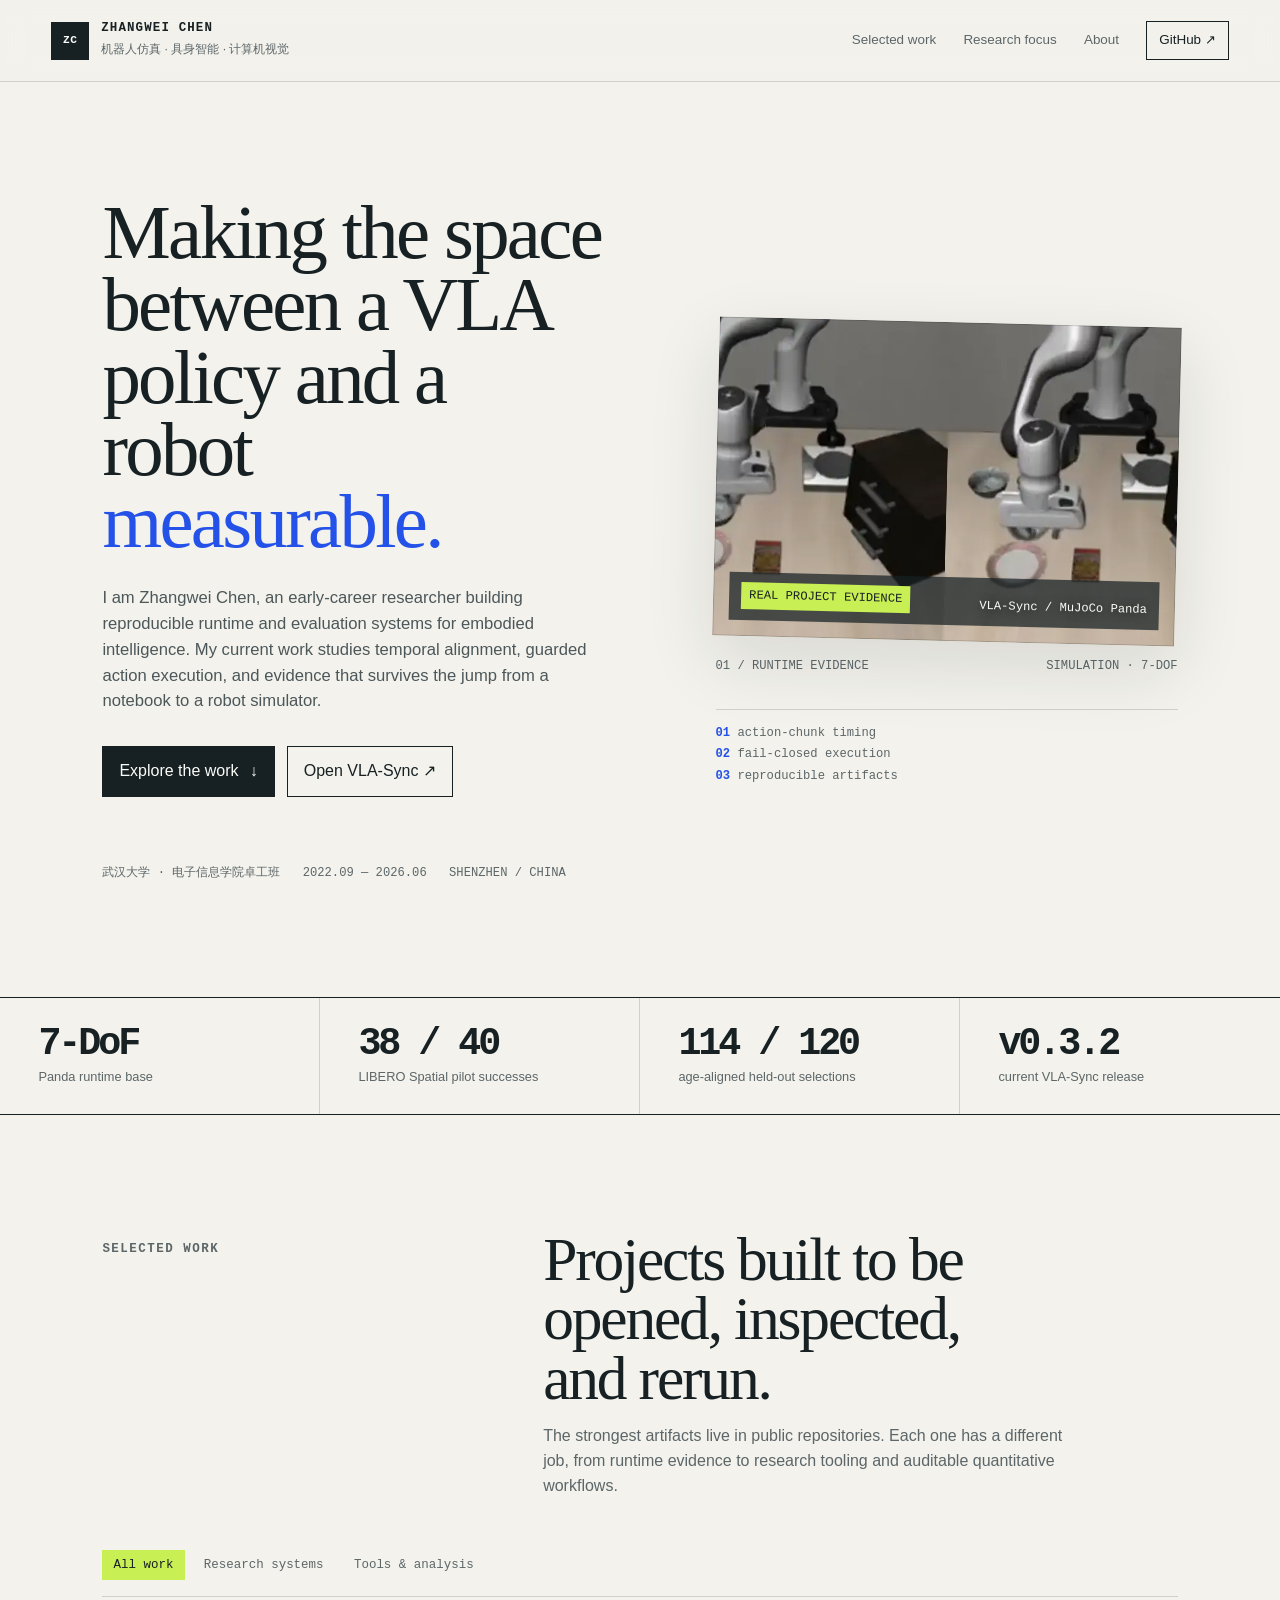
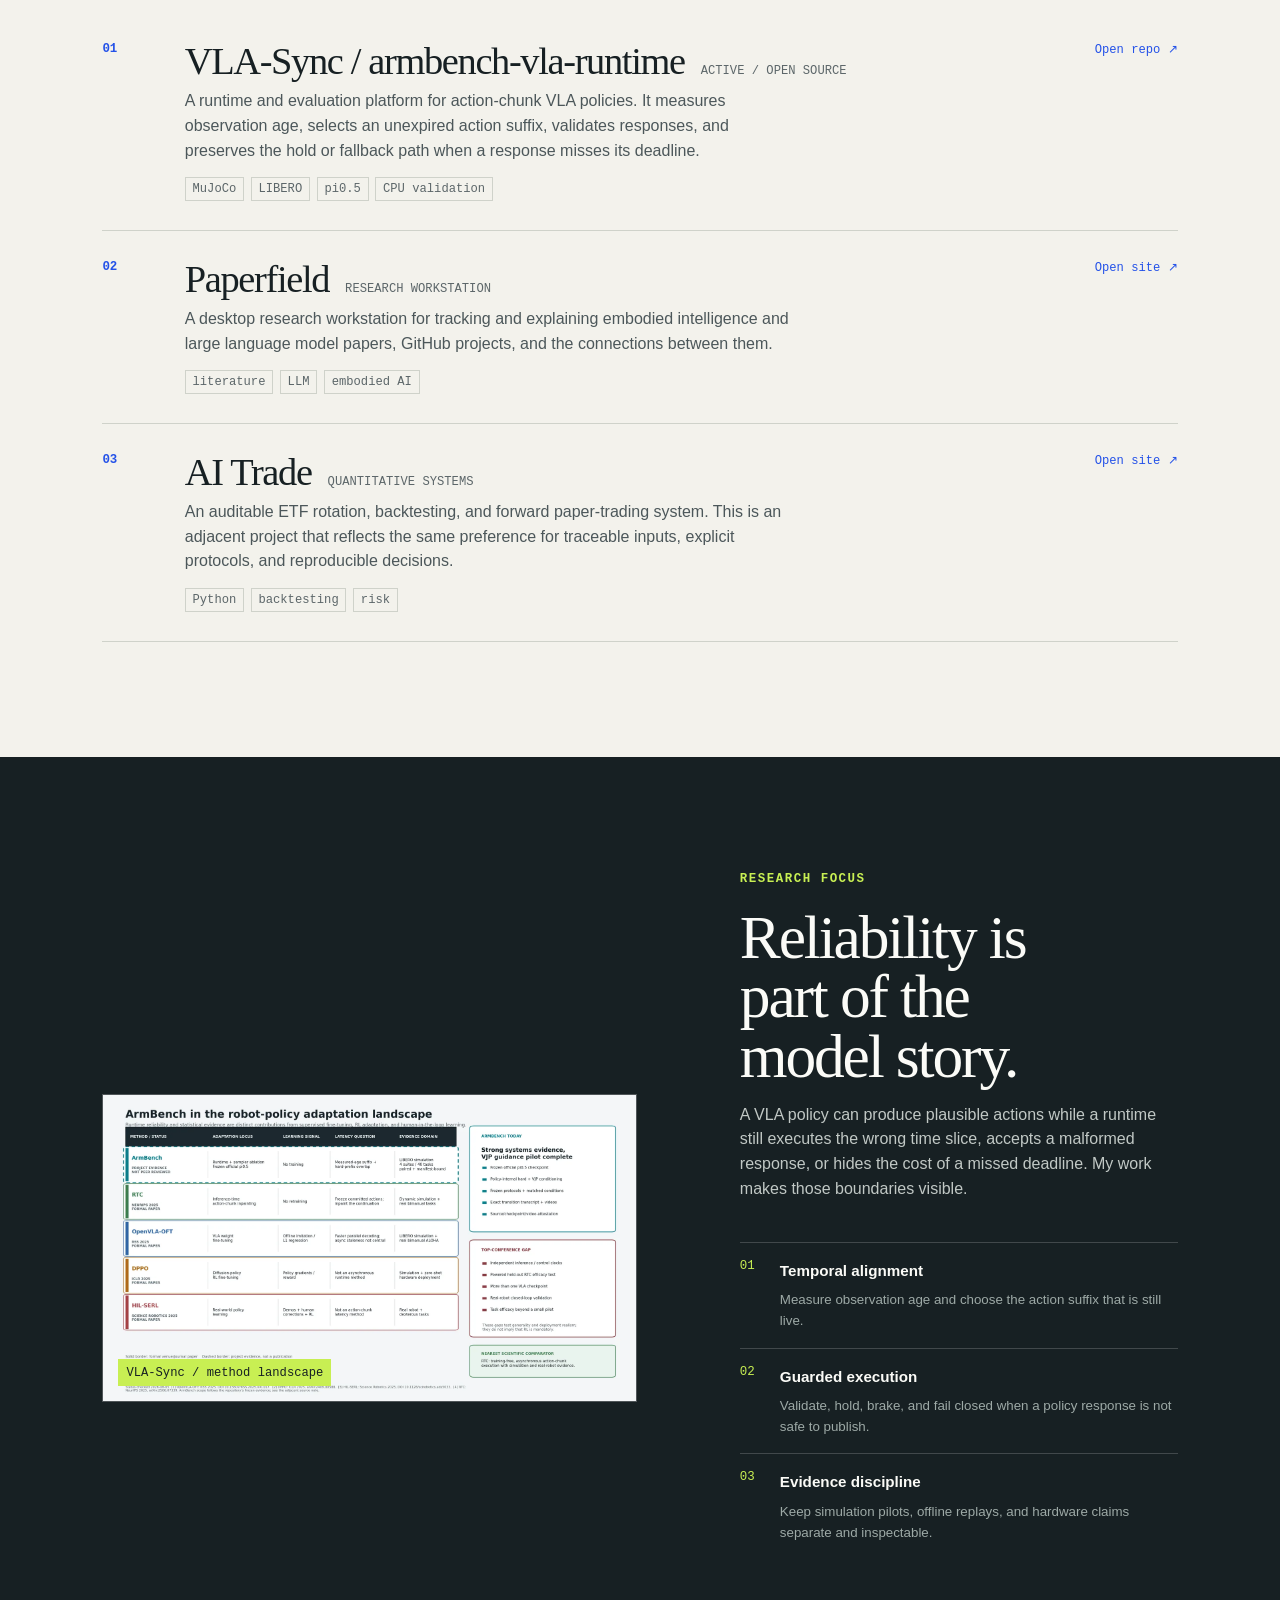
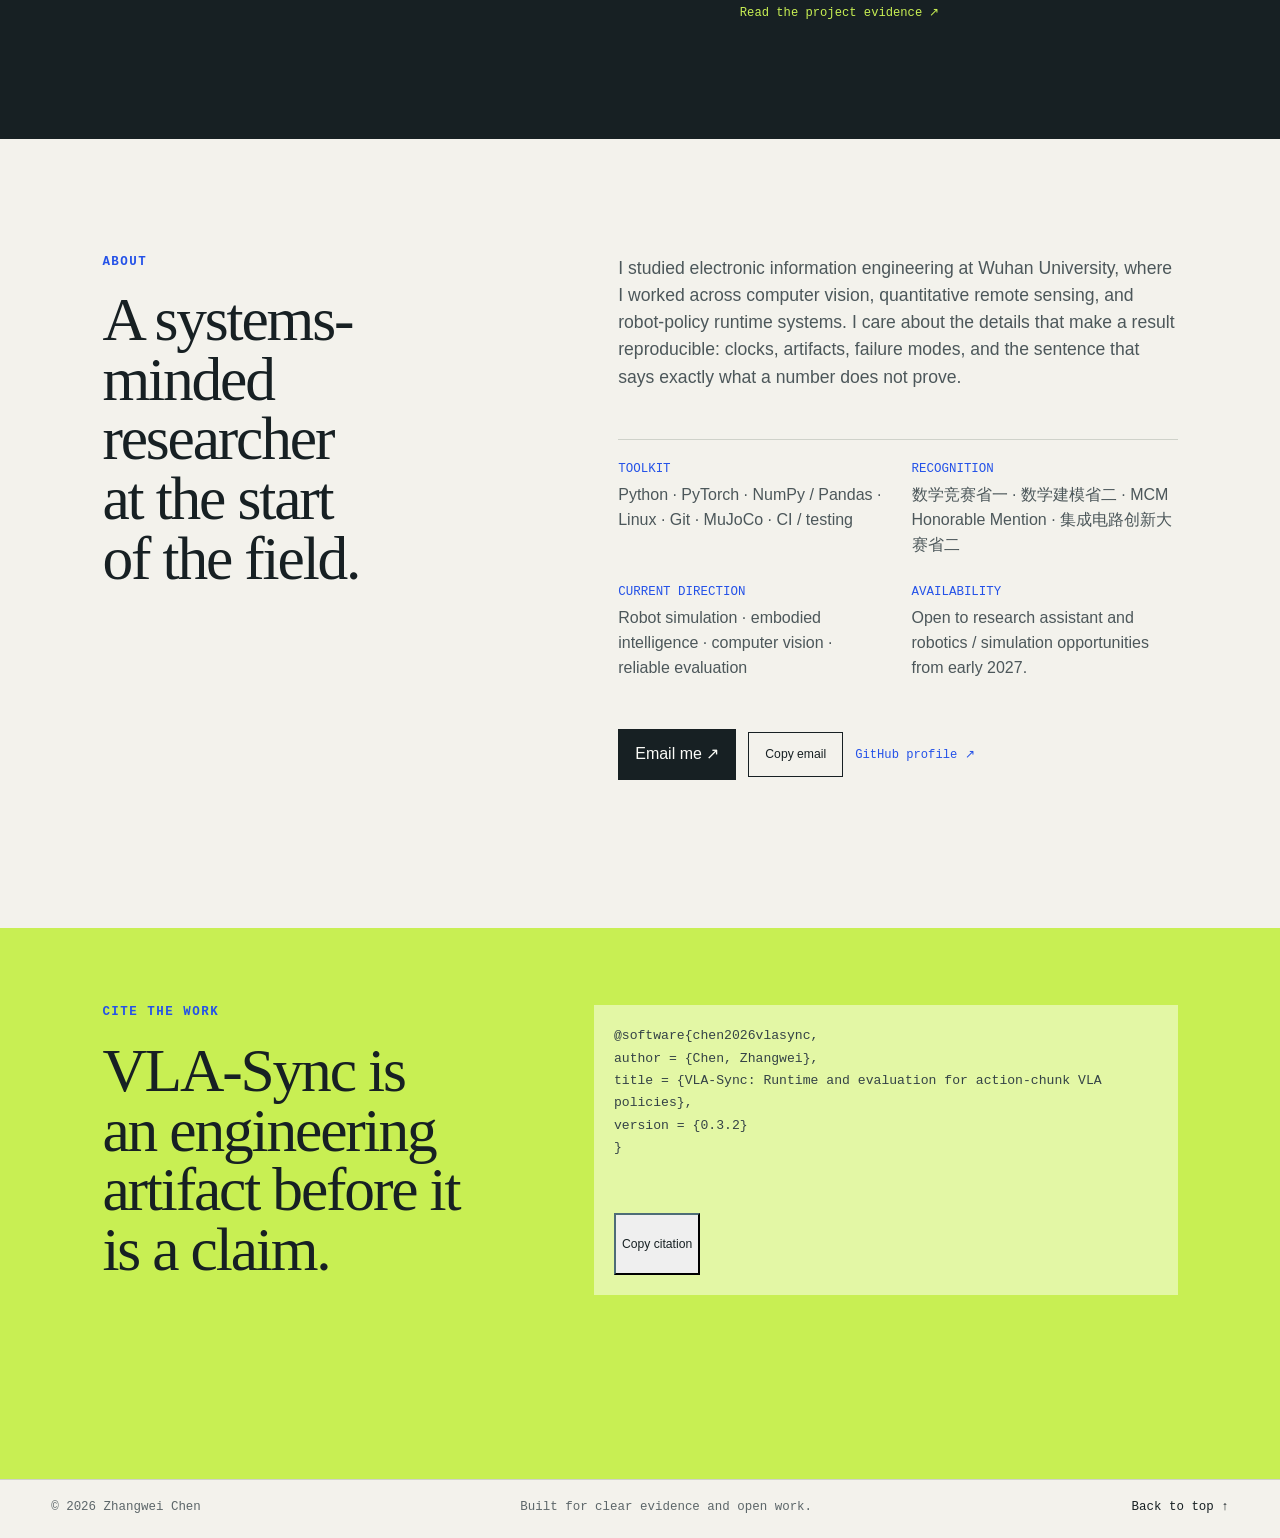
==== index.html @ e8a51b85 "Create research portfolio homepage" ====
<!doctype html>
<html lang="en">
  <head>
    <meta charset="utf-8" />
    <meta name="viewport" content="width=device-width, initial-scale=1" />
    <meta name="theme-color" content="#f3f2ec" />
    <title>Zhangwei Chen — Robotics, VLA, and reliable runtime systems</title>
    <meta
      name="description"
      content="Zhangwei Chen studies robot simulation, embodied intelligence, and reliable runtime systems for vision-language-action policies."
    />
    <link rel="canonical" href="https://shiraikuroko123.github.io/" />
    <meta property="og:title" content="Zhangwei Chen — Robotics, VLA, and reliable runtime systems" />
    <meta
      property="og:description"
      content="Research notes and reproducible systems work across robot simulation, embodied intelligence, and computer vision."
    />
    <meta property="og:type" content="website" />
    <meta property="og:url" content="https://shiraikuroko123.github.io/" />
    <meta property="og:image" content="https://shiraikuroko123.github.io/assets/armbench-teaser-poster.webp" />
    <meta property="og:image:alt" content="A simulated Panda arm executing a tabletop task in the VLA-Sync runtime." />
    <link rel="icon" href="assets/avatar.png" />
    <link rel="stylesheet" href="styles.css" />
  </head>
  <body>
    <a class="skip-link" href="#main">Skip to content</a>

    <header class="site-header">
      <a class="brand" href="#top" aria-label="Zhangwei Chen home">
        <span class="brand-mark">ZC</span>
        <span>
          <strong>ZHANGWEI CHEN</strong>
          <small>机器人仿真 · 具身智能 · 计算机视觉</small>
        </span>
      </a>
      <button class="menu-toggle" type="button" aria-expanded="false" aria-controls="site-nav">
        <span>Menu</span>
        <span class="menu-icon" aria-hidden="true">↘</span>
      </button>
      <nav class="site-nav" id="site-nav" aria-label="Primary navigation">
        <a href="#work">Selected work</a>
        <a href="#focus">Research focus</a>
        <a href="#about">About</a>
        <a class="nav-github" href="https://github.com/Shiraikuroko123" target="_blank" rel="noreferrer">GitHub ↗</a>
      </nav>
    </header>

    <main id="main">
      <section class="hero section-pad" id="top" aria-labelledby="hero-title">
        <div class="hero-copy">
          <h1 id="hero-title">Making the space between a VLA policy and a robot <em>measurable.</em></h1>
          <p class="hero-lede">
            I am Zhangwei Chen, an early-career researcher building reproducible runtime and evaluation systems for embodied intelligence.
            My current work studies temporal alignment, guarded action execution, and evidence that survives the jump from a notebook to a robot simulator.
          </p>
          <div class="hero-actions">
            <a class="button button-primary" href="#work">Explore the work <span aria-hidden="true">↓</span></a>
            <a class="button button-quiet" href="https://github.com/Shiraikuroko123/armbench-vla-runtime" target="_blank" rel="noreferrer">Open VLA-Sync ↗</a>
          </div>
          <div class="hero-meta">
            <span>武汉大学 · 电子信息学院卓工班</span>
            <span>2022.09 — 2026.06</span>
            <span>Shenzhen / China</span>
          </div>
        </div>

        <div class="hero-proof">
          <div class="proof-frame">
            <img src="assets/armbench-teaser-poster.webp" alt="Two views of a simulated Panda arm handling a tabletop task." />
            <div class="proof-overlay">
              <span class="proof-tag">REAL PROJECT EVIDENCE</span>
              <span class="proof-label">VLA-Sync / MuJoCo Panda</span>
            </div>
          </div>
          <div class="proof-caption">
            <span>01 / Runtime evidence</span>
            <span>Simulation · 7-DoF</span>
          </div>
          <div class="hero-rail" aria-label="Current research signals">
            <span><strong>01</strong> action-chunk timing</span>
            <span><strong>02</strong> fail-closed execution</span>
            <span><strong>03</strong> reproducible artifacts</span>
          </div>
        </div>
      </section>

      <section class="signal-strip" aria-label="Research snapshot">
        <div class="signal-item">
          <strong>7-DoF</strong>
          <span>Panda runtime base</span>
        </div>
        <div class="signal-item">
          <strong>38 / 40</strong>
          <span>LIBERO Spatial pilot successes</span>
        </div>
        <div class="signal-item">
          <strong>114 / 120</strong>
          <span>age-aligned held-out selections</span>
        </div>
        <div class="signal-item">
          <strong>v0.3.2</strong>
          <span>current VLA-Sync release</span>
        </div>
      </section>

      <section class="section-pad work-section" id="work" aria-labelledby="work-title">
        <div class="section-intro">
          <p class="eyebrow">Selected work</p>
          <h2 id="work-title">Projects built to be opened, inspected, and rerun.</h2>
          <p>
            The strongest artifacts live in public repositories. Each one has a different job, from runtime evidence to research tooling and auditable quantitative workflows.
          </p>
        </div>

        <div class="work-controls" role="group" aria-label="Filter projects">
          <button class="filter-button is-active" type="button" data-filter="all">All work</button>
          <button class="filter-button" type="button" data-filter="research">Research systems</button>
          <button class="filter-button" type="button" data-filter="tools">Tools &amp; analysis</button>
        </div>

        <div class="work-list">
          <article class="work-item" data-category="research">
            <div class="work-index">01</div>
            <div class="work-body">
              <div class="work-heading">
                <h3>VLA-Sync / armbench-vla-runtime</h3>
                <span class="work-status">active / open source</span>
              </div>
              <p>
                A runtime and evaluation platform for action-chunk VLA policies. It measures observation age, selects an unexpired action suffix, validates responses, and preserves the hold or fallback path when a response misses its deadline.
              </p>
              <div class="work-tags"><span>MuJoCo</span><span>LIBERO</span><span>pi0.5</span><span>CPU validation</span></div>
            </div>
            <a class="work-link" href="https://github.com/Shiraikuroko123/armbench-vla-runtime" target="_blank" rel="noreferrer" aria-label="Open VLA-Sync repository">Open repo ↗</a>
          </article>

          <article class="work-item" data-category="tools">
            <div class="work-index">02</div>
            <div class="work-body">
              <div class="work-heading">
                <h3>Paperfield</h3>
                <span class="work-status">research workstation</span>
              </div>
              <p>
                A desktop research workstation for tracking and explaining embodied intelligence and large language model papers, GitHub projects, and the connections between them.
              </p>
              <div class="work-tags"><span>literature</span><span>LLM</span><span>embodied AI</span></div>
            </div>
            <a class="work-link" href="https://shiraikuroko123.github.io/paperfield/" target="_blank" rel="noreferrer" aria-label="Open Paperfield project page">Open site ↗</a>
          </article>

          <article class="work-item" data-category="tools">
            <div class="work-index">03</div>
            <div class="work-body">
              <div class="work-heading">
                <h3>AI Trade</h3>
                <span class="work-status">quantitative systems</span>
              </div>
              <p>
                An auditable ETF rotation, backtesting, and forward paper-trading system. This is an adjacent project that reflects the same preference for traceable inputs, explicit protocols, and reproducible decisions.
              </p>
              <div class="work-tags"><span>Python</span><span>backtesting</span><span>risk</span></div>
            </div>
            <a class="work-link" href="https://shiraikuroko123.github.io/ai-trade/" target="_blank" rel="noreferrer" aria-label="Open AI Trade project page">Open site ↗</a>
          </article>
        </div>
      </section>

      <section class="focus-section" id="focus" aria-labelledby="focus-title">
        <div class="focus-image">
          <img src="assets/method-landscape.webp" alt="A landscape comparison of runtime evidence, adaptation methods, and their evaluation domains." loading="lazy" />
          <span class="image-note">VLA-Sync / method landscape</span>
        </div>
        <div class="focus-copy">
          <p class="eyebrow">Research focus</p>
          <h2 id="focus-title">Reliability is part of the model story.</h2>
          <p>
            A VLA policy can produce plausible actions while a runtime still executes the wrong time slice, accepts a malformed response, or hides the cost of a missed deadline. My work makes those boundaries visible.
          </p>
          <ul class="focus-list">
            <li><span>01</span><strong>Temporal alignment</strong><small>Measure observation age and choose the action suffix that is still live.</small></li>
            <li><span>02</span><strong>Guarded execution</strong><small>Validate, hold, brake, and fail closed when a policy response is not safe to publish.</small></li>
            <li><span>03</span><strong>Evidence discipline</strong><small>Keep simulation pilots, offline replays, and hardware claims separate and inspectable.</small></li>
          </ul>
          <a class="text-link" href="https://shiraikuroko123.github.io/armbench-vla-runtime/" target="_blank" rel="noreferrer">Read the project evidence ↗</a>
        </div>
      </section>

      <section class="about-section section-pad" id="about" aria-labelledby="about-title">
        <div class="about-heading">
          <p class="eyebrow">About</p>
          <h2 id="about-title">A systems-minded researcher at the start of the field.</h2>
        </div>
        <div class="about-copy">
          <p>
            I studied electronic information engineering at Wuhan University, where I worked across computer vision, quantitative remote sensing, and robot-policy runtime systems. I care about the details that make a result reproducible: clocks, artifacts, failure modes, and the sentence that says exactly what a number does not prove.
          </p>
          <div class="about-grid">
            <div>
              <span class="label">Toolkit</span>
              <p>Python · PyTorch · NumPy / Pandas · Linux · Git · MuJoCo · CI / testing</p>
            </div>
            <div>
              <span class="label">Recognition</span>
              <p>数学竞赛省一 · 数学建模省二 · MCM Honorable Mention · 集成电路创新大赛省二</p>
            </div>
            <div>
              <span class="label">Current direction</span>
              <p>Robot simulation · embodied intelligence · computer vision · reliable evaluation</p>
            </div>
            <div>
              <span class="label">Availability</span>
              <p>Open to research assistant and robotics / simulation opportunities from early 2027.</p>
            </div>
          </div>
          <div class="contact-row">
            <a class="button button-primary" href="mailto:1911057162@qq.com">Email me ↗</a>
            <button class="button button-quiet copy-button" type="button" data-copy="1911057162@qq.com">Copy email</button>
            <a class="text-link" href="https://github.com/Shiraikuroko123" target="_blank" rel="noreferrer">GitHub profile ↗</a>
          </div>
          <p class="copy-status" role="status" aria-live="polite"></p>
        </div>
      </section>

      <section class="citation-section" aria-labelledby="citation-title">
        <div>
          <p class="eyebrow">Cite the work</p>
          <h2 id="citation-title">VLA-Sync is an engineering artifact before it is a claim.</h2>
        </div>
        <div class="citation-block">
          <code>@software{chen2026vlasync,<br />  author = {Chen, Zhangwei},<br />  title = {VLA-Sync: Runtime and evaluation for action-chunk VLA policies},<br />  version = {0.3.2}<br />}</code>
          <button class="copy-button inverse" type="button" data-copy="@software{chen2026vlasync, author = {Chen, Zhangwei}, title = {VLA-Sync: Runtime and evaluation for action-chunk VLA policies}, version = {0.3.2}}">Copy citation</button>
        </div>
        <p class="copy-status inverse-status" role="status" aria-live="polite"></p>
      </section>
    </main>

    <footer class="site-footer">
      <span>© 2026 Zhangwei Chen</span>
      <span>Built for clear evidence and open work.</span>
      <a href="#top">Back to top ↑</a>
    </footer>

    <script src="script.js"></script>
  </body>
</html>
---- styles.css ----
:root {
  --paper: #f3f2ec;
  --ink: #172023;
  --muted: #5c6669;
  --rule: #cfd2ca;
  --cobalt: #2452e8;
  --signal: #c8ef53;
  --soft-blue: #dfe7ff;
  --warm: #e8e1d3;
  --white: #fbfbf7;
  --shadow: 0 24px 70px rgba(23, 32, 35, 0.12);
}

* {
  box-sizing: border-box;
}

html {
  scroll-behavior: smooth;
}

body {
  margin: 0;
  color: var(--ink);
  background: var(--paper);
  font-family: "Atkinson Hyperlegible Next", "Segoe UI", Arial, sans-serif;
  font-size: 16px;
  line-height: 1.55;
  text-rendering: optimizeLegibility;
}

::selection {
  color: var(--ink);
  background: var(--signal);
}

a {
  color: inherit;
}

button,
a {
  -webkit-tap-highlight-color: transparent;
}

button {
  color: inherit;
  font: inherit;
}

:focus-visible {
  outline: 3px solid var(--cobalt);
  outline-offset: 4px;
}

.skip-link {
  position: fixed;
  z-index: 50;
  top: 1rem;
  left: 1rem;
  padding: 0.6rem 0.9rem;
  color: var(--white);
  background: var(--ink);
  transform: translateY(-180%);
  transition: transform 180ms ease;
}

.skip-link:focus {
  transform: translateY(0);
}

.site-header {
  position: sticky;
  z-index: 20;
  top: 0;
  display: flex;
  align-items: center;
  justify-content: space-between;
  min-height: 82px;
  padding: 1rem clamp(1.25rem, 4vw, 4rem);
  border-bottom: 1px solid var(--rule);
  background: rgba(243, 242, 236, 0.93);
  backdrop-filter: blur(14px);
}

.brand {
  display: inline-flex;
  gap: 0.75rem;
  align-items: center;
  text-decoration: none;
}

.brand-mark {
  display: grid;
  width: 38px;
  height: 38px;
  place-items: center;
  color: var(--white);
  background: var(--ink);
  font: 700 0.7rem/1 "IBM Plex Mono", Consolas, monospace;
  letter-spacing: 0.04em;
}

.brand strong,
.brand small {
  display: block;
}

.brand strong {
  font: 700 0.78rem/1.1 "IBM Plex Mono", Consolas, monospace;
  letter-spacing: 0.09em;
}

.brand small {
  margin-top: 0.28rem;
  color: var(--muted);
  font-size: 0.76rem;
}

.site-nav {
  display: flex;
  align-items: center;
  gap: 1.7rem;
  color: var(--muted);
  font-size: 0.84rem;
}

.site-nav a {
  text-decoration: none;
}

.site-nav a:hover {
  color: var(--ink);
}

.nav-github {
  padding: 0.5rem 0.75rem;
  color: var(--ink);
  border: 1px solid var(--ink);
}

.menu-toggle {
  display: none;
  border: 0;
  background: transparent;
  cursor: pointer;
}

.section-pad {
  padding: clamp(4.5rem, 9vw, 9rem) clamp(1.25rem, 8vw, 8rem);
}

.hero {
  display: grid;
  grid-template-columns: minmax(0, 1.05fr) minmax(380px, 0.95fr);
  gap: clamp(3rem, 8vw, 9rem);
  max-width: 1600px;
  min-height: calc(100dvh - 82px);
  margin: 0 auto;
  align-items: center;
}

.eyebrow {
  margin: 0 0 1.3rem;
  color: var(--cobalt);
  font: 700 0.78rem/1.2 "IBM Plex Mono", Consolas, monospace;
  letter-spacing: 0.12em;
  text-transform: uppercase;
}

h1,
h2,
h3,
p {
  margin-top: 0;
}

h1,
h2,
h3 {
  font-family: Georgia, "Times New Roman", serif;
  font-weight: 500;
  letter-spacing: -0.035em;
}

h1 {
  max-width: 13ch;
  margin-bottom: 1.7rem;
  font-size: clamp(3.4rem, 6vw, 7.1rem);
  line-height: 0.94;
}

h1 em {
  color: var(--cobalt);
  font-style: normal;
}

.hero-lede {
  max-width: 58ch;
  margin-bottom: 2rem;
  color: #4c575a;
  font-size: clamp(1rem, 1.3vw, 1.15rem);
}

.hero-actions,
.contact-row {
  display: flex;
  flex-wrap: wrap;
  align-items: center;
  gap: 0.75rem;
}

.button {
  display: inline-flex;
  align-items: center;
  gap: 0.7rem;
  min-height: 44px;
  padding: 0.76rem 1rem;
  border: 1px solid var(--ink);
  text-decoration: none;
  cursor: pointer;
  transition: transform 180ms ease, background 180ms ease, color 180ms ease;
}

.button:hover {
  transform: translateY(-2px);
}

.button-primary {
  color: var(--white);
  background: var(--ink);
}

.button-primary:hover {
  color: var(--ink);
  background: var(--signal);
}

.button-quiet {
  background: transparent;
}

.button-quiet:hover {
  color: var(--white);
  background: var(--cobalt);
  border-color: var(--cobalt);
}

.hero-meta {
  display: flex;
  flex-wrap: wrap;
  gap: 0.55rem 1.4rem;
  margin-top: 4.2rem;
  color: var(--muted);
  font: 0.76rem/1.4 "IBM Plex Mono", Consolas, monospace;
  text-transform: uppercase;
}

.hero-proof {
  position: relative;
  padding-top: 1.7rem;
}

.proof-frame {
  position: relative;
  overflow: hidden;
  background: var(--warm);
  box-shadow: var(--shadow);
  transform: rotate(1.4deg);
}

.proof-frame::after {
  position: absolute;
  inset: 0;
  content: "";
  border: 1px solid rgba(23, 32, 35, 0.2);
  pointer-events: none;
}

.proof-frame img {
  display: block;
  width: 100%;
  aspect-ratio: 1.45;
  object-fit: cover;
  filter: saturate(0.9) contrast(1.05);
}

.proof-overlay {
  position: absolute;
  right: 1rem;
  bottom: 1rem;
  left: 1rem;
  display: flex;
  align-items: flex-end;
  justify-content: space-between;
  gap: 1rem;
  padding: 0.65rem 0.75rem;
  color: var(--white);
  background: rgba(23, 32, 35, 0.72);
  font: 0.76rem/1.3 "IBM Plex Mono", Consolas, monospace;
  text-shadow: 0 1px 10px rgba(0, 0, 0, 0.55);
}

.proof-tag {
  padding: 0.35rem 0.5rem;
  color: var(--ink);
  background: var(--signal);
  text-shadow: none;
}

.proof-caption,
.hero-rail {
  display: flex;
  justify-content: space-between;
  gap: 1rem;
  color: var(--muted);
  font: 0.76rem/1.3 "IBM Plex Mono", Consolas, monospace;
}

.proof-caption {
  margin-top: 1.2rem;
  text-transform: uppercase;
}

.hero-rail {
  display: grid;
  gap: 0.35rem;
  margin-top: 2.1rem;
  padding-top: 1rem;
  border-top: 1px solid var(--rule);
}

.hero-rail strong {
  color: var(--cobalt);
}

.signal-strip {
  display: grid;
  grid-template-columns: repeat(4, 1fr);
  border-top: 1px solid var(--ink);
  border-bottom: 1px solid var(--ink);
}

.signal-item {
  display: grid;
  gap: 0.2rem;
  padding: 1.7rem clamp(1.2rem, 3vw, 3rem);
  border-right: 1px solid var(--rule);
}

.signal-item:last-child {
  border-right: 0;
}

.signal-item strong {
  font: 700 clamp(1.7rem, 3vw, 2.6rem)/1 "IBM Plex Mono", Consolas, monospace;
  letter-spacing: -0.08em;
}

.signal-item span {
  color: var(--muted);
  font-size: 0.8rem;
}

.work-section {
  max-width: 1400px;
  margin: 0 auto;
}

.section-intro {
  display: grid;
  grid-template-columns: minmax(240px, 0.8fr) minmax(0, 1.5fr);
  column-gap: clamp(2rem, 8vw, 9rem);
  align-items: end;
  margin-bottom: 3.2rem;
}

.section-intro .eyebrow {
  grid-column: 1;
  align-self: start;
  margin-top: 0.75rem;
}

.section-intro h2,
.section-intro > p {
  grid-column: 2;
}

h2 {
  max-width: 14ch;
  margin-bottom: 1rem;
  font-size: clamp(2.4rem, 4.8vw, 5.2rem);
  line-height: 0.97;
}

.section-intro > p {
  max-width: 60ch;
  margin-bottom: 0;
  color: var(--muted);
}

.work-controls {
  display: flex;
  gap: 0.5rem;
  margin-bottom: 1rem;
  padding-bottom: 1rem;
  border-bottom: 1px solid var(--rule);
}

.filter-button {
  padding: 0.5rem 0.7rem;
  color: var(--muted);
  border: 0;
  background: transparent;
  font: 0.78rem "IBM Plex Mono", Consolas, monospace;
  cursor: pointer;
}

.filter-button.is-active,
.filter-button:hover {
  color: var(--ink);
  background: var(--signal);
}

.work-item {
  display: grid;
  grid-template-columns: 60px minmax(0, 1fr) auto;
  gap: 1.4rem;
  align-items: start;
  padding: 1.8rem 0;
  border-bottom: 1px solid var(--rule);
  transition: opacity 180ms ease;
}

.work-item.is-hidden {
  display: none;
}

.work-index {
  color: var(--cobalt);
  font: 700 0.78rem "IBM Plex Mono", Consolas, monospace;
}

.work-heading {
  display: flex;
  flex-wrap: wrap;
  align-items: baseline;
  gap: 1rem;
  margin-bottom: 0.55rem;
}

.work-heading h3 {
  margin-bottom: 0;
  font-size: clamp(1.65rem, 3vw, 2.6rem);
  line-height: 1;
}

.work-status {
  color: var(--muted);
  font: 0.76rem "IBM Plex Mono", Consolas, monospace;
  text-transform: uppercase;
}

.work-body p {
  max-width: 68ch;
  margin-bottom: 0.85rem;
  color: #4c575a;
}

.work-tags {
  display: flex;
  flex-wrap: wrap;
  gap: 0.42rem;
}

.work-tags span {
  padding: 0.25rem 0.42rem;
  color: var(--muted);
  border: 1px solid var(--rule);
  font: 0.76rem "IBM Plex Mono", Consolas, monospace;
}

.work-link,
.text-link {
  color: var(--cobalt);
  font: 0.76rem "IBM Plex Mono", Consolas, monospace;
  text-decoration: none;
  white-space: nowrap;
}

.work-link:hover,
.text-link:hover {
  text-decoration: underline;
  text-underline-offset: 4px;
}

.focus-section {
  display: grid;
  grid-template-columns: minmax(0, 1.1fr) minmax(340px, 0.9fr);
  gap: clamp(2rem, 8vw, 8rem);
  align-items: center;
  padding: clamp(4rem, 9vw, 9rem) clamp(1.25rem, 8vw, 8rem);
  color: var(--white);
  background: var(--ink);
}

.focus-image {
  position: relative;
}

.focus-image img {
  display: block;
  width: 100%;
  border: 1px solid rgba(255, 255, 255, 0.24);
}

.image-note {
  position: absolute;
  bottom: 1rem;
  left: 1rem;
  padding: 0.38rem 0.5rem;
  color: var(--ink);
  background: var(--signal);
  font: 0.76rem "IBM Plex Mono", Consolas, monospace;
}

.focus-copy .eyebrow {
  color: var(--signal);
}

.focus-copy h2 {
  max-width: 12ch;
}

.focus-copy > p {
  max-width: 50ch;
  color: #c1c8c5;
}

.focus-list {
  display: grid;
  gap: 0;
  margin: 2.5rem 0;
  padding: 0;
  list-style: none;
}

.focus-list li {
  display: grid;
  grid-template-columns: 2rem minmax(0, 1fr);
  gap: 0.5rem;
  padding: 1rem 0;
  border-top: 1px solid rgba(255, 255, 255, 0.18);
}

.focus-list span {
  color: var(--signal);
  font: 0.78rem "IBM Plex Mono", Consolas, monospace;
}

.focus-list strong,
.focus-list small {
  grid-column: 2;
}

.focus-list strong {
  font-size: 0.95rem;
}

.focus-list small {
  color: #9da9a6;
}

.focus-copy .text-link {
  color: var(--signal);
}

.about-section {
  display: grid;
  grid-template-columns: minmax(260px, 0.85fr) minmax(0, 1.15fr);
  gap: clamp(2rem, 8vw, 8rem);
  max-width: 1400px;
  margin: 0 auto;
}

.about-heading h2 {
  max-width: 9ch;
}

.about-copy > p {
  max-width: 62ch;
  color: #4c575a;
  font-size: 1.1rem;
}

.about-grid {
  display: grid;
  grid-template-columns: repeat(2, minmax(0, 1fr));
  gap: 1.7rem;
  margin: 3rem 0;
  padding-top: 1.4rem;
  border-top: 1px solid var(--rule);
}

.about-grid p {
  margin: 0;
  color: #4c575a;
}

.label {
  display: block;
  margin-bottom: 0.45rem;
  color: var(--cobalt);
  font: 0.78rem "IBM Plex Mono", Consolas, monospace;
  text-transform: uppercase;
}

.copy-status {
  min-height: 1.3rem;
  margin: 0.8rem 0 0;
  color: var(--cobalt);
  font: 0.78rem "IBM Plex Mono", Consolas, monospace;
}

.citation-section {
  display: grid;
  grid-template-columns: minmax(260px, 0.8fr) minmax(0, 1.2fr);
  gap: clamp(2rem, 8vw, 8rem);
  padding: clamp(3rem, 6vw, 6rem) clamp(1.25rem, 8vw, 8rem);
  color: var(--ink);
  background: var(--signal);
}

.citation-section h2 {
  max-width: 12ch;
}

.citation-block {
  display: grid;
  gap: 1rem;
  padding: 1.25rem;
  background: rgba(255, 255, 255, 0.48);
}

.citation-block code {
  color: #344246;
  font: 0.82rem/1.7 "IBM Plex Mono", Consolas, monospace;
  white-space: normal;
}

.copy-button {
  width: fit-content;
  font-size: 0.76rem;
}

.copy-button.inverse {
  border-color: var(--ink);
}

.inverse-status {
  grid-column: 2;
  min-height: 1.3rem;
  margin: -1rem 0 0;
  font: 0.78rem "IBM Plex Mono", Consolas, monospace;
}

.site-footer {
  display: flex;
  justify-content: space-between;
  gap: 1rem;
  padding: 1.25rem clamp(1.25rem, 4vw, 4rem);
  color: var(--muted);
  border-top: 1px solid var(--rule);
  font: 0.78rem "IBM Plex Mono", Consolas, monospace;
}

.site-footer a {
  color: var(--ink);
  text-decoration: none;
}

@media (max-width: 900px) {
  .hero,
  .focus-section,
  .about-section,
  .citation-section {
    grid-template-columns: 1fr;
  }

  .hero {
    min-height: auto;
    padding-top: 5.5rem;
  }

  .hero-proof {
    max-width: 760px;
  }

  .section-intro {
    display: block;
  }

  .section-intro .eyebrow {
    margin-bottom: 1.2rem;
  }

  .section-intro h2 {
    max-width: 13ch;
  }

  .citation-section h2 {
    max-width: 14ch;
  }

  .inverse-status {
    grid-column: 1;
    margin-top: -1rem;
  }
}

@media (max-width: 640px) {
  .site-header {
    min-height: 70px;
  }

  .brand small {
    display: none;
  }

  .menu-toggle {
    display: inline-flex;
    align-items: center;
    gap: 0.4rem;
    font: 0.76rem "IBM Plex Mono", Consolas, monospace;
  }

  .menu-icon {
    color: var(--cobalt);
    font-size: 1.25rem;
  }

  .site-nav {
    position: absolute;
    top: 70px;
    right: 1rem;
    left: 1rem;
    display: none;
    padding: 1rem;
    border: 1px solid var(--ink);
    background: var(--paper);
    box-shadow: 10px 10px 0 var(--signal);
  }

  .site-nav.is-open {
    display: grid;
    gap: 1rem;
  }

  .section-pad {
    padding-top: 4.5rem;
    padding-bottom: 4.5rem;
  }

  h1 {
    max-width: 11ch;
    font-size: clamp(3.1rem, 15vw, 5.2rem);
  }

  .hero-lede {
    font-size: 1rem;
  }

  .hero-meta {
    margin-top: 3rem;
  }

  .proof-frame {
    transform: none;
  }

  .proof-overlay {
    display: grid;
    gap: 0.4rem;
  }

  .signal-strip {
    grid-template-columns: repeat(2, 1fr);
  }

  .signal-item:nth-child(2) {
    border-right: 0;
  }

  .signal-item:nth-child(-n + 2) {
    border-bottom: 1px solid var(--rule);
  }

  .work-item {
    grid-template-columns: 2rem minmax(0, 1fr);
    gap: 0.8rem;
  }

  .work-link {
    grid-column: 2;
  }

  .work-heading {
    display: block;
  }

  .work-status {
    display: block;
    margin-top: 0.45rem;
  }

  .focus-section {
    padding-right: 1.25rem;
    padding-left: 1.25rem;
  }

  .about-grid {
    grid-template-columns: 1fr;
  }

  .site-footer {
    display: grid;
    gap: 0.5rem;
  }
}

@media (prefers-reduced-motion: reduce) {
  html {
    scroll-behavior: auto;
  }

  *,
  *::before,
  *::after {
    transition-duration: 0.01ms !important;
    animation-duration: 0.01ms !important;
    animation-iteration-count: 1 !important;
  }
}
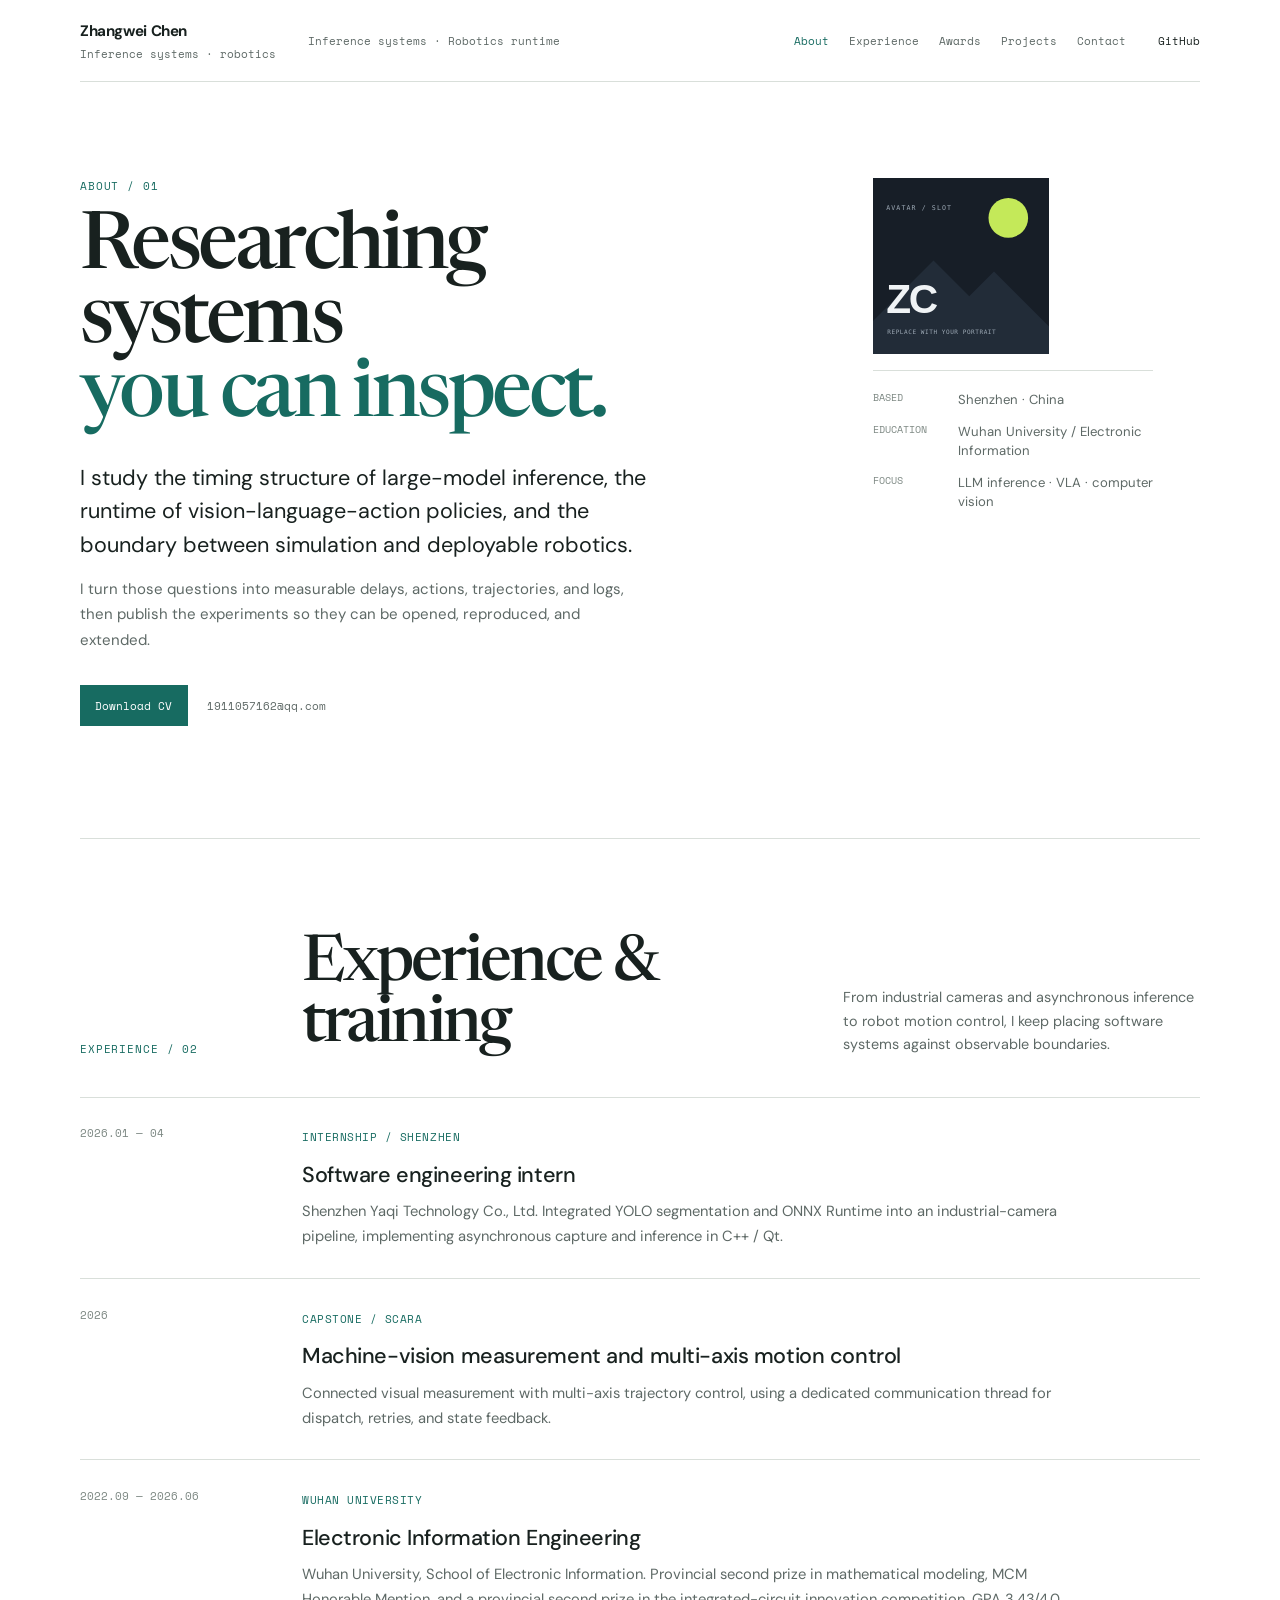
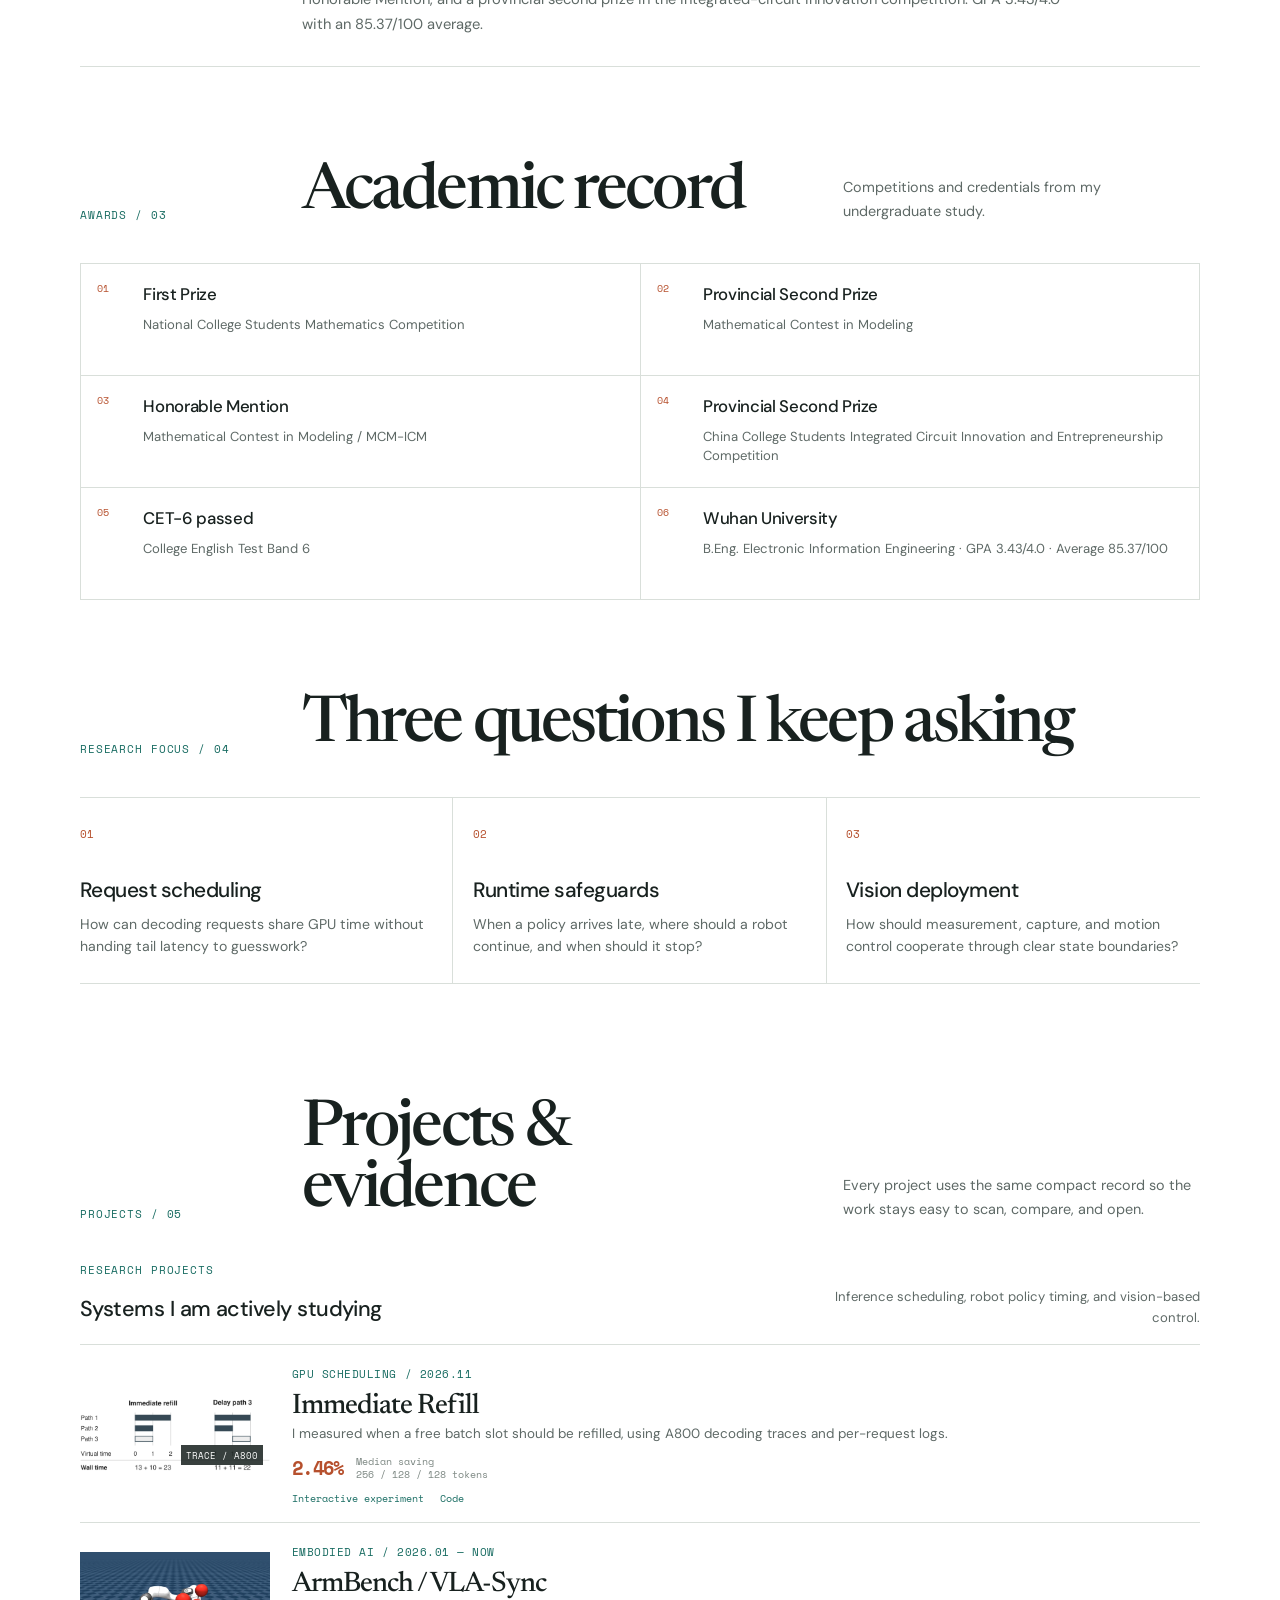
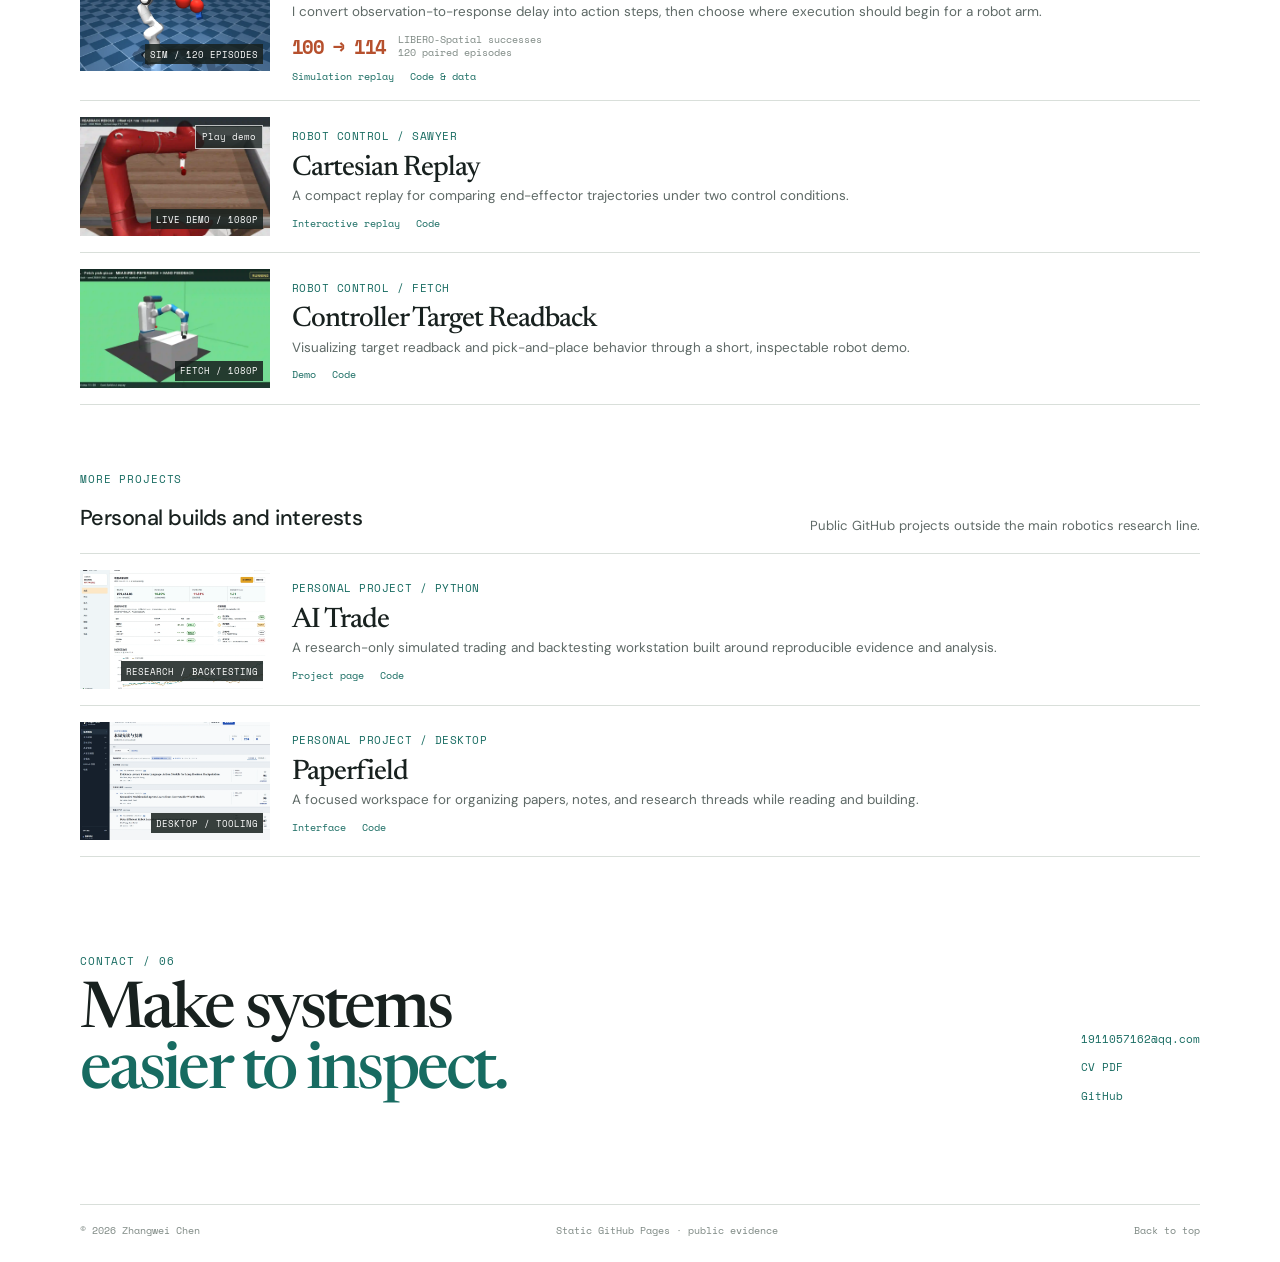
==== commit 60515f60: "Refresh personal homepage project layout" ====
--- a/index.html
+++ b/index.html
@@ -1,246 +1,100 @@
 <!doctype html>
-<html lang="en">
-  <head>
-    <meta charset="utf-8" />
-    <meta name="viewport" content="width=device-width, initial-scale=1" />
-    <meta name="theme-color" content="#f3f2ec" />
-    <title>Zhangwei Chen — Robotics, VLA, and reliable runtime systems</title>
-    <meta
-      name="description"
-      content="Zhangwei Chen studies robot simulation, embodied intelligence, and reliable runtime systems for vision-language-action policies."
-    />
-    <link rel="canonical" href="https://shiraikuroko123.github.io/" />
-    <meta property="og:title" content="Zhangwei Chen — Robotics, VLA, and reliable runtime systems" />
-    <meta
-      property="og:description"
-      content="Research notes and reproducible systems work across robot simulation, embodied intelligence, and computer vision."
-    />
-    <meta property="og:type" content="website" />
-    <meta property="og:url" content="https://shiraikuroko123.github.io/" />
-    <meta property="og:image" content="https://shiraikuroko123.github.io/assets/armbench-teaser-poster.webp" />
-    <meta property="og:image:alt" content="A simulated Panda arm executing a tabletop task in the VLA-Sync runtime." />
-    <link rel="icon" href="assets/avatar.png" />
-    <link rel="stylesheet" href="styles.css" />
-  </head>
-  <body>
-    <a class="skip-link" href="#main">Skip to content</a>
-
+<html lang="en" id="top">
+<head>
+  <meta charset="utf-8">
+  <meta name="viewport" content="width=device-width, initial-scale=1">
+  <meta name="theme-color" content="#ffffff">
+  <title>Zhangwei Chen — Inference systems & robotics</title>
+  <meta name="description" content="Zhangwei Chen studies LLM inference scheduling, robot policy runtimes, and deployable vision systems.">
+  <link rel="canonical" href="https://shiraikuroko123.github.io/">
+  <link rel="alternate" hreflang="en" href="https://shiraikuroko123.github.io/en.html">
+  <meta property="og:type" content="website">
+  <meta property="og:title" content="Zhangwei Chen — Inference systems & robotics">
+  <meta property="og:description" content="Researching LLM inference scheduling, robot policy runtimes, and deployable vision systems.">
+  <meta property="og:url" content="https://shiraikuroko123.github.io/">
+  <meta property="og:image" content="https://shiraikuroko123.github.io/assets/showcase/rss-sawyer-rescue-poster.webp">
+  <meta property="og:image:alt" content="Sawyer robot arm performing a rescue motion in Cartesian Replay.">
+  <link rel="preconnect" href="https://fonts.googleapis.com">
+  <link rel="preconnect" href="https://fonts.gstatic.com" crossorigin>
+  <link href="https://fonts.googleapis.com/css2?family=DM+Sans:wght@400;500;600;700&family=Newsreader:opsz,wght@6..72,400;6..72,500;6..72,600&family=Space+Mono:wght@400;700&display=swap" rel="stylesheet">
+  <link rel="stylesheet" href="styles.css">
+  <script defer src="script.js"></script>
+</head>
+<body>
+  <a class="skip-link" href="#main">Skip to content</a>
+  <div class="site-frame">
     <header class="site-header">
-      <a class="brand" href="#top" aria-label="Zhangwei Chen home">
-        <span class="brand-mark">ZC</span>
-        <span>
-          <strong>ZHANGWEI CHEN</strong>
-          <small>机器人仿真 · 具身智能 · 计算机视觉</small>
-        </span>
-      </a>
-      <button class="menu-toggle" type="button" aria-expanded="false" aria-controls="site-nav">
-        <span>Menu</span>
-        <span class="menu-icon" aria-hidden="true">↘</span>
-      </button>
-      <nav class="site-nav" id="site-nav" aria-label="Primary navigation">
-        <a href="#work">Selected work</a>
-        <a href="#focus">Research focus</a>
-        <a href="#about">About</a>
-        <a class="nav-github" href="https://github.com/Shiraikuroko123" target="_blank" rel="noreferrer">GitHub ↗</a>
-      </nav>
+      <a class="brand" href="#top" aria-label="Back to homepage"><span class="brand-copy"><strong>Zhangwei Chen</strong><small>Inference systems · robotics</small></span></a>
+      <p class="header-specialty">Inference systems · Robotics runtime</p>
+      <nav class="site-nav" aria-label="Page navigation"><a href="#about">About</a><a href="#experience">Experience</a><a href="#awards">Awards</a><a href="#work">Projects</a><a href="#contact">Contact</a></nav>
+      <div class="header-links"><a href="https://github.com/Shiraikuroko123">GitHub</a></div>
     </header>
 
     <main id="main">
-      <section class="hero section-pad" id="top" aria-labelledby="hero-title">
-        <div class="hero-copy">
-          <h1 id="hero-title">Making the space between a VLA policy and a robot <em>measurable.</em></h1>
-          <p class="hero-lede">
-            I am Zhangwei Chen, an early-career researcher building reproducible runtime and evaluation systems for embodied intelligence.
-            My current work studies temporal alignment, guarded action execution, and evidence that survives the jump from a notebook to a robot simulator.
-          </p>
-          <div class="hero-actions">
-            <a class="button button-primary" href="#work">Explore the work <span aria-hidden="true">↓</span></a>
-            <a class="button button-quiet" href="https://github.com/Shiraikuroko123/armbench-vla-runtime" target="_blank" rel="noreferrer">Open VLA-Sync ↗</a>
+      <section class="intro-section" id="about" aria-labelledby="intro-title">
+        <div class="intro-copy"><p class="eyebrow">ABOUT / 01</p><h1 id="intro-title">Researching systems<br><em>you can inspect.</em></h1><p class="intro-lede">I study the timing structure of large-model inference, the runtime of vision-language-action policies, and the boundary between simulation and deployable robotics.</p><p class="intro-body">I turn those questions into measurable delays, actions, trajectories, and logs, then publish the experiments so they can be opened, reproduced, and extended.</p><div class="intro-actions"><a class="button button-accent" href="assets/zhangwei-chen-cv.pdf">Download CV </a><a class="text-link" href="mailto:1911057162@qq.com">1911057162@qq.com </a></div></div>
+        <aside class="profile-card" aria-label="Profile"><div class="portrait"><img id="avatar-image" src="assets/avatar-placeholder.svg" alt="Avatar placeholder" width="320" height="320"></div><dl class="profile-facts"><div><dt>Based</dt><dd>Shenzhen · China</dd></div><div><dt>Education</dt><dd>Wuhan University / Electronic Information</dd></div><div><dt>Focus</dt><dd>LLM inference · VLA · computer vision</dd></div></dl></aside>
+      </section>
+
+      <section class="experience-section section-block" id="experience" aria-labelledby="experience-title"><div class="section-heading"><p class="eyebrow">EXPERIENCE / 02</p><h2 id="experience-title">Experience &amp; training</h2><p>From industrial cameras and asynchronous inference to robot motion control, I keep placing software systems against observable boundaries.</p></div><div class="experience-list"><article class="experience-item"><time datetime="2026-01">2026.01 — 04</time><div><span class="item-kicker">INTERNSHIP / SHENZHEN</span><h3>Software engineering intern</h3><p>Shenzhen Yaqi Technology Co., Ltd. Integrated YOLO segmentation and ONNX Runtime into an industrial-camera pipeline, implementing asynchronous capture and inference in C++ / Qt.</p></div></article><article class="experience-item"><time datetime="2026">2026</time><div><span class="item-kicker">CAPSTONE / SCARA</span><h3>Machine-vision measurement and multi-axis motion control</h3><p>Connected visual measurement with multi-axis trajectory control, using a dedicated communication thread for dispatch, retries, and state feedback.</p></div></article><article class="experience-item"><time datetime="2022-09">2022.09 — 2026.06</time><div><span class="item-kicker">WUHAN UNIVERSITY</span><h3>Electronic Information Engineering</h3><p>Wuhan University, School of Electronic Information. Provincial second prize in mathematical modeling, MCM Honorable Mention, and a provincial second prize in the integrated-circuit innovation competition. GPA 3.43/4.0 with an 85.37/100 average.</p></div></article></div></section>
+
+      <section class="awards-section section-block" id="awards" aria-labelledby="awards-title"><div class="section-heading"><p class="eyebrow">AWARDS / 03</p><h2 id="awards-title">Academic record</h2><p>Competitions and credentials from my undergraduate study.</p></div><div class="awards-list"><article><span class="award-mark">01</span><div><h3>First Prize</h3><p>National College Students Mathematics Competition</p></div></article><article><span class="award-mark">02</span><div><h3>Provincial Second Prize</h3><p>Mathematical Contest in Modeling</p></div></article><article><span class="award-mark">03</span><div><h3>Honorable Mention</h3><p>Mathematical Contest in Modeling / MCM-ICM</p></div></article><article><span class="award-mark">04</span><div><h3>Provincial Second Prize</h3><p>China College Students Integrated Circuit Innovation and Entrepreneurship Competition</p></div></article><article><span class="award-mark">05</span><div><h3>CET-6 passed</h3><p>College English Test Band 6</p></div></article><article><span class="award-mark">06</span><div><h3>Wuhan University</h3><p>B.Eng. Electronic Information Engineering · GPA 3.43/4.0 · Average 85.37/100</p></div></article></div></section>
+
+      <section class="focus-section section-block" aria-labelledby="focus-title"><div class="section-heading compact-heading"><p class="eyebrow">RESEARCH FOCUS / 04</p><h2 id="focus-title">Three questions I keep asking</h2></div><div class="focus-grid"><article><span>01</span><h3>Request scheduling</h3><p>How can decoding requests share GPU time without handing tail latency to guesswork?</p></article><article><span>02</span><h3>Runtime safeguards</h3><p>When a policy arrives late, where should a robot continue, and when should it stop?</p></article><article><span>03</span><h3>Vision deployment</h3><p>How should measurement, capture, and motion control cooperate through clear state boundaries?</p></article></div></section>
+
+      <section class="work-section section-block" id="work" aria-labelledby="work-title">
+        <div class="section-heading work-heading">
+          <p class="eyebrow">PROJECTS / 05</p>
+          <h2 id="work-title">Projects &amp; evidence</h2>
+          <p>Every project uses the same compact record so the work stays easy to scan, compare, and open.</p>
+        </div>
+
+        <div class="project-group" aria-labelledby="research-projects-title">
+          <div class="project-group-heading">
+            <div><span class="eyebrow">RESEARCH PROJECTS</span><h3 id="research-projects-title">Systems I am actively studying</h3></div>
+            <p>Inference scheduling, robot policy timing, and vision-based control.</p>
           </div>
-          <div class="hero-meta">
-            <span>武汉大学 · 电子信息学院卓工班</span>
-            <span>2022.09 — 2026.06</span>
-            <span>Shenzhen / China</span>
+          <div class="project-list">
+            <article class="project-row project-row-chart">
+              <a class="project-row-media" href="https://shiraikuroko123.github.io/immediate-refill/" aria-label="Open Immediate Refill interactive experiment"><img src="assets/showcase/immediate-refill.webp" width="2200" height="903" decoding="async" alt="Immediate Refill parallel inference scheduling timeline figure."><span class="media-tag">TRACE / A800</span></a>
+              <div class="project-row-body"><span class="item-kicker">GPU SCHEDULING / 2026.11</span><h3>Immediate Refill</h3><p>I measured when a free batch slot should be refilled, using A800 decoding traces and per-request logs.</p><div class="project-row-result"><strong>2.46%</strong><span>Median saving<br>256 / 128 / 128 tokens</span></div><div class="project-row-links"><a href="https://shiraikuroko123.github.io/immediate-refill/">Interactive experiment</a><a href="https://github.com/Shiraikuroko123/immediate-refill">Code</a></div></div>
+            </article>
+            <article class="project-row">
+              <div class="project-row-media"><video autoplay muted loop playsinline preload="metadata" poster="assets/showcase/panda-simulation.webp" aria-label="ArmBench MuJoCo Panda robot simulation"><source src="assets/showcase/armbench-teaser.mp4" type="video/mp4"></video><span class="media-tag">SIM / 120 EPISODES</span></div>
+              <div class="project-row-body"><span class="item-kicker">EMBODIED AI / 2026.01 — NOW</span><h3>ArmBench / VLA-Sync</h3><p>I convert observation-to-response delay into action steps, then choose where execution should begin for a robot arm.</p><div class="project-row-result"><strong>100 → 114</strong><span>LIBERO-Spatial successes<br>120 paired episodes</span></div><div class="project-row-links"><a href="https://shiraikuroko123.github.io/armbench-vla-runtime/">Simulation replay</a><a href="https://github.com/Shiraikuroko123/armbench-vla-runtime">Code &amp; data</a></div></div>
+            </article>
+            <article class="project-row">
+              <div class="project-row-media"><video id="hero-video" autoplay muted loop playsinline preload="metadata" poster="assets/showcase/rss-sawyer-rescue-poster.webp" aria-label="Nine-second 1080p Sawyer robot replay"><source src="assets/showcase/rss-sawyer-rescue-1080p.mp4" type="video/mp4"></video><span class="media-tag">LIVE DEMO / 1080P</span><button class="media-toggle" id="media-toggle" type="button" aria-pressed="false">Pause demo</button></div>
+              <div class="project-row-body"><span class="item-kicker">ROBOT CONTROL / SAWYER</span><h3>Cartesian Replay</h3><p>A compact replay for comparing end-effector trajectories under two control conditions.</p><div class="project-row-links"><a href="https://shiraikuroko123.github.io/rss-cartesian-target-replay/">Interactive replay</a><a href="https://github.com/Shiraikuroko123/rss-cartesian-target-replay">Code</a></div></div>
+            </article>
+            <article class="project-row">
+              <a class="project-row-media" href="https://shiraikuroko123.github.io/ral-controller-target-readback/" aria-label="Open Fetch controller target readback demo"><video autoplay muted loop playsinline preload="metadata" poster="assets/showcase/ral-fetch-pick-place-drop-poster.webp" aria-label="1080p Fetch robot pick-and-place demo"><source src="assets/showcase/ral-fetch-pick-place-drop-1080p.mp4" type="video/mp4"></video><span class="media-tag">FETCH / 1080P</span></a>
+              <div class="project-row-body"><span class="item-kicker">ROBOT CONTROL / FETCH</span><h3>Controller Target Readback</h3><p>Visualizing target readback and pick-and-place behavior through a short, inspectable robot demo.</p><div class="project-row-links"><a href="https://shiraikuroko123.github.io/ral-controller-target-readback/">Demo</a><a href="https://github.com/Shiraikuroko123/ral-controller-target-readback">Code</a></div></div>
+            </article>
           </div>
         </div>
 
-        <div class="hero-proof">
-          <div class="proof-frame">
-            <img src="assets/armbench-teaser-poster.webp" alt="Two views of a simulated Panda arm handling a tabletop task." />
-            <div class="proof-overlay">
-              <span class="proof-tag">REAL PROJECT EVIDENCE</span>
-              <span class="proof-label">VLA-Sync / MuJoCo Panda</span>
-            </div>
+        <div class="project-group project-group-more" aria-labelledby="more-projects-title">
+          <div class="project-group-heading">
+            <div><span class="eyebrow">MORE PROJECTS</span><h3 id="more-projects-title">Personal builds and interests</h3></div>
+            <p>Public GitHub projects outside the main robotics research line.</p>
           </div>
-          <div class="proof-caption">
-            <span>01 / Runtime evidence</span>
-            <span>Simulation · 7-DoF</span>
-          </div>
-          <div class="hero-rail" aria-label="Current research signals">
-            <span><strong>01</strong> action-chunk timing</span>
-            <span><strong>02</strong> fail-closed execution</span>
-            <span><strong>03</strong> reproducible artifacts</span>
+          <div class="project-list">
+            <article class="project-row">
+              <a class="project-row-media" href="https://shiraikuroko123.github.io/ai-trade/"><img src="assets/showcase/ai-trade-workstation.webp" width="1440" height="1000" decoding="async" alt="AI Trade research and simulated trading workstation."><span class="media-tag">RESEARCH / BACKTESTING</span></a>
+              <div class="project-row-body"><span class="item-kicker">PERSONAL PROJECT / PYTHON</span><h3>AI Trade</h3><p>A research-only simulated trading and backtesting workstation built around reproducible evidence and analysis.</p><div class="project-row-links"><a href="https://shiraikuroko123.github.io/ai-trade/">Project page</a><a href="https://github.com/Shiraikuroko123/ai-trade">Code</a></div></div>
+            </article>
+            <article class="project-row">
+              <a class="project-row-media" href="https://shiraikuroko123.github.io/paperfield/"><img src="assets/showcase/paperfield-workspace.webp" width="1440" height="960" decoding="async" alt="Paperfield research tooling desktop workspace."><span class="media-tag">DESKTOP / TOOLING</span></a>
+              <div class="project-row-body"><span class="item-kicker">PERSONAL PROJECT / DESKTOP</span><h3>Paperfield</h3><p>A focused workspace for organizing papers, notes, and research threads while reading and building.</p><div class="project-row-links"><a href="https://shiraikuroko123.github.io/paperfield/">Interface</a><a href="https://github.com/Shiraikuroko123/paperfield">Code</a></div></div>
+            </article>
           </div>
         </div>
       </section>
 
-      <section class="signal-strip" aria-label="Research snapshot">
-        <div class="signal-item">
-          <strong>7-DoF</strong>
-          <span>Panda runtime base</span>
-        </div>
-        <div class="signal-item">
-          <strong>38 / 40</strong>
-          <span>LIBERO Spatial pilot successes</span>
-        </div>
-        <div class="signal-item">
-          <strong>114 / 120</strong>
-          <span>age-aligned held-out selections</span>
-        </div>
-        <div class="signal-item">
-          <strong>v0.3.2</strong>
-          <span>current VLA-Sync release</span>
-        </div>
-      </section>
-
-      <section class="section-pad work-section" id="work" aria-labelledby="work-title">
-        <div class="section-intro">
-          <p class="eyebrow">Selected work</p>
-          <h2 id="work-title">Projects built to be opened, inspected, and rerun.</h2>
-          <p>
-            The strongest artifacts live in public repositories. Each one has a different job, from runtime evidence to research tooling and auditable quantitative workflows.
-          </p>
-        </div>
-
-        <div class="work-controls" role="group" aria-label="Filter projects">
-          <button class="filter-button is-active" type="button" data-filter="all">All work</button>
-          <button class="filter-button" type="button" data-filter="research">Research systems</button>
-          <button class="filter-button" type="button" data-filter="tools">Tools &amp; analysis</button>
-        </div>
-
-        <div class="work-list">
-          <article class="work-item" data-category="research">
-            <div class="work-index">01</div>
-            <div class="work-body">
-              <div class="work-heading">
-                <h3>VLA-Sync / armbench-vla-runtime</h3>
-                <span class="work-status">active / open source</span>
-              </div>
-              <p>
-                A runtime and evaluation platform for action-chunk VLA policies. It measures observation age, selects an unexpired action suffix, validates responses, and preserves the hold or fallback path when a response misses its deadline.
-              </p>
-              <div class="work-tags"><span>MuJoCo</span><span>LIBERO</span><span>pi0.5</span><span>CPU validation</span></div>
-            </div>
-            <a class="work-link" href="https://github.com/Shiraikuroko123/armbench-vla-runtime" target="_blank" rel="noreferrer" aria-label="Open VLA-Sync repository">Open repo ↗</a>
-          </article>
-
-          <article class="work-item" data-category="tools">
-            <div class="work-index">02</div>
-            <div class="work-body">
-              <div class="work-heading">
-                <h3>Paperfield</h3>
-                <span class="work-status">research workstation</span>
-              </div>
-              <p>
-                A desktop research workstation for tracking and explaining embodied intelligence and large language model papers, GitHub projects, and the connections between them.
-              </p>
-              <div class="work-tags"><span>literature</span><span>LLM</span><span>embodied AI</span></div>
-            </div>
-            <a class="work-link" href="https://shiraikuroko123.github.io/paperfield/" target="_blank" rel="noreferrer" aria-label="Open Paperfield project page">Open site ↗</a>
-          </article>
-
-          <article class="work-item" data-category="tools">
-            <div class="work-index">03</div>
-            <div class="work-body">
-              <div class="work-heading">
-                <h3>AI Trade</h3>
-                <span class="work-status">quantitative systems</span>
-              </div>
-              <p>
-                An auditable ETF rotation, backtesting, and forward paper-trading system. This is an adjacent project that reflects the same preference for traceable inputs, explicit protocols, and reproducible decisions.
-              </p>
-              <div class="work-tags"><span>Python</span><span>backtesting</span><span>risk</span></div>
-            </div>
-            <a class="work-link" href="https://shiraikuroko123.github.io/ai-trade/" target="_blank" rel="noreferrer" aria-label="Open AI Trade project page">Open site ↗</a>
-          </article>
-        </div>
-      </section>
-
-      <section class="focus-section" id="focus" aria-labelledby="focus-title">
-        <div class="focus-image">
-          <img src="assets/method-landscape.webp" alt="A landscape comparison of runtime evidence, adaptation methods, and their evaluation domains." loading="lazy" />
-          <span class="image-note">VLA-Sync / method landscape</span>
-        </div>
-        <div class="focus-copy">
-          <p class="eyebrow">Research focus</p>
-          <h2 id="focus-title">Reliability is part of the model story.</h2>
-          <p>
-            A VLA policy can produce plausible actions while a runtime still executes the wrong time slice, accepts a malformed response, or hides the cost of a missed deadline. My work makes those boundaries visible.
-          </p>
-          <ul class="focus-list">
-            <li><span>01</span><strong>Temporal alignment</strong><small>Measure observation age and choose the action suffix that is still live.</small></li>
-            <li><span>02</span><strong>Guarded execution</strong><small>Validate, hold, brake, and fail closed when a policy response is not safe to publish.</small></li>
-            <li><span>03</span><strong>Evidence discipline</strong><small>Keep simulation pilots, offline replays, and hardware claims separate and inspectable.</small></li>
-          </ul>
-          <a class="text-link" href="https://shiraikuroko123.github.io/armbench-vla-runtime/" target="_blank" rel="noreferrer">Read the project evidence ↗</a>
-        </div>
-      </section>
-
-      <section class="about-section section-pad" id="about" aria-labelledby="about-title">
-        <div class="about-heading">
-          <p class="eyebrow">About</p>
-          <h2 id="about-title">A systems-minded researcher at the start of the field.</h2>
-        </div>
-        <div class="about-copy">
-          <p>
-            I studied electronic information engineering at Wuhan University, where I worked across computer vision, quantitative remote sensing, and robot-policy runtime systems. I care about the details that make a result reproducible: clocks, artifacts, failure modes, and the sentence that says exactly what a number does not prove.
-          </p>
-          <div class="about-grid">
-            <div>
-              <span class="label">Toolkit</span>
-              <p>Python · PyTorch · NumPy / Pandas · Linux · Git · MuJoCo · CI / testing</p>
-            </div>
-            <div>
-              <span class="label">Recognition</span>
-              <p>数学竞赛省一 · 数学建模省二 · MCM Honorable Mention · 集成电路创新大赛省二</p>
-            </div>
-            <div>
-              <span class="label">Current direction</span>
-              <p>Robot simulation · embodied intelligence · computer vision · reliable evaluation</p>
-            </div>
-            <div>
-              <span class="label">Availability</span>
-              <p>Open to research assistant and robotics / simulation opportunities from early 2027.</p>
-            </div>
-          </div>
-          <div class="contact-row">
-            <a class="button button-primary" href="mailto:1911057162@qq.com">Email me ↗</a>
-            <button class="button button-quiet copy-button" type="button" data-copy="1911057162@qq.com">Copy email</button>
-            <a class="text-link" href="https://github.com/Shiraikuroko123" target="_blank" rel="noreferrer">GitHub profile ↗</a>
-          </div>
-          <p class="copy-status" role="status" aria-live="polite"></p>
-        </div>
-      </section>
-
-      <section class="citation-section" aria-labelledby="citation-title">
-        <div>
-          <p class="eyebrow">Cite the work</p>
-          <h2 id="citation-title">VLA-Sync is an engineering artifact before it is a claim.</h2>
-        </div>
-        <div class="citation-block">
-          <code>@software{chen2026vlasync,<br />  author = {Chen, Zhangwei},<br />  title = {VLA-Sync: Runtime and evaluation for action-chunk VLA policies},<br />  version = {0.3.2}<br />}</code>
-          <button class="copy-button inverse" type="button" data-copy="@software{chen2026vlasync, author = {Chen, Zhangwei}, title = {VLA-Sync: Runtime and evaluation for action-chunk VLA policies}, version = {0.3.2}}">Copy citation</button>
-        </div>
-        <p class="copy-status inverse-status" role="status" aria-live="polite"></p>
-      </section>
+      <section class="contact-section section-block" id="contact" aria-labelledby="contact-title"><div class="contact-copy"><p class="eyebrow">CONTACT / 06</p><h2 id="contact-title">Make systems<br><em>easier to inspect.</em></h2></div><div class="contact-links"><a href="mailto:1911057162@qq.com">1911057162@qq.com</a><a href="assets/zhangwei-chen-cv.pdf">CV PDF</a><a href="https://github.com/Shiraikuroko123">GitHub</a></div></section>
     </main>
-
-    <footer class="site-footer">
-      <span>© 2026 Zhangwei Chen</span>
-      <span>Built for clear evidence and open work.</span>
-      <a href="#top">Back to top ↑</a>
-    </footer>
-
-    <script src="script.js"></script>
-  </body>
+    <footer class="site-footer"><span>© 2026 Zhangwei Chen</span><span>Static GitHub Pages · public evidence</span><a href="#top">Back to top</a></footer>
+  </div>
+</body>
 </html>
--- a/styles.css
+++ b/styles.css
@@ -1,844 +1,177 @@
 :root {
-  --paper: #f3f2ec;
-  --ink: #172023;
-  --muted: #5c6669;
-  --rule: #cfd2ca;
-  --cobalt: #2452e8;
-  --signal: #c8ef53;
-  --soft-blue: #dfe7ff;
-  --warm: #e8e1d3;
-  --white: #fbfbf7;
-  --shadow: 0 24px 70px rgba(23, 32, 35, 0.12);
+  --bg: #ffffff;
+  --surface: #f1f3ef;
+  --surface-strong: #e7ece7;
+  --ink: #18211f;
+  --muted: #5e6966;
+  --dim: #7d8883;
+  --line: #d9dfda;
+  --accent: #176b61;
+  --accent-soft: #dcece8;
+  --result: #b6502d;
+  --max: 1120px;
 }
 
-* {
-  box-sizing: border-box;
-}
+* { box-sizing: border-box; }
+html { scroll-behavior: smooth; background: var(--bg); }
+body { margin: 0; background: var(--bg); color: var(--ink); font: 400 15px/1.7 "DM Sans", "Noto Sans CJK SC", "Microsoft YaHei", sans-serif; text-rendering: optimizeLegibility; }
+::selection { color: var(--bg); background: var(--accent); }
+a { color: inherit; text-decoration: none; }
+a, button { -webkit-tap-highlight-color: transparent; }
+button { color: inherit; font: inherit; }
+:focus-visible { outline: 2px solid var(--accent); outline-offset: 4px; }
 
-html {
-  scroll-behavior: smooth;
-}
+.skip-link { position: fixed; z-index: 10; top: 1rem; left: 1rem; padding: .5rem .75rem; background: var(--accent); color: #fff; transform: translateY(-180%); }
+.skip-link:focus { transform: translateY(0); }
+.site-frame { width: min(calc(100% - 48px), var(--max)); margin: 0 auto; }
+.site-header { display: grid; grid-template-columns: auto 1fr auto auto; gap: 2rem; align-items: center; min-height: 82px; border-bottom: 1px solid var(--line); }
+.brand { display: inline-flex; align-items: center; gap: .75rem; }
+.brand-copy { display: grid; gap: .02rem; }
+.brand-copy strong { font-size: .95rem; letter-spacing: -.025em; }
+.brand-copy small, .header-specialty { color: var(--muted); font: .68rem "Space Mono", monospace; }
+.header-specialty { margin: 0; }
+.site-nav, .header-links { display: flex; align-items: center; gap: 1.25rem; font: .7rem "Space Mono", monospace; }
+.site-nav a, .header-links a { color: var(--muted); }
+.site-nav a:hover, .site-nav a.is-active, .header-links a:hover { color: var(--accent); }
+.header-links a:last-child { color: var(--ink); }
 
-body {
-  margin: 0;
-  color: var(--ink);
-  background: var(--paper);
-  font-family: "Atkinson Hyperlegible Next", "Segoe UI", Arial, sans-serif;
-  font-size: 16px;
-  line-height: 1.55;
-  text-rendering: optimizeLegibility;
-}
+main { min-width: 0; }
+.intro-section { display: grid; grid-template-columns: minmax(0, 1.35fr) minmax(260px, .65fr); gap: clamp(3rem, 9vw, 9rem); padding: 96px 0 112px; border-bottom: 1px solid var(--line); }
+.eyebrow { margin: 0; color: var(--accent); font: .68rem "Space Mono", monospace; letter-spacing: .08em; text-transform: uppercase; }
+h1, h2, h3, p { margin-top: 0; }
+h1, h2, h3 { font-weight: 500; }
+h1, h2 { font-family: "Newsreader", "DM Sans", "Noto Sans CJK SC", "Microsoft YaHei", serif; letter-spacing: -.045em; }
+h1 { max-width: 16ch; margin: 1.2rem 0 1.7rem; font-size: clamp(3.3rem, 6.2vw, 5.8rem); line-height: .93; }
+h1 em, h2 em { color: var(--accent); font-style: normal; }
+.intro-lede { max-width: 37rem; margin-bottom: .9rem; color: var(--ink); font-size: clamp(1.1rem, 1.7vw, 1.35rem); line-height: 1.55; }
+.intro-body { max-width: 35rem; margin-bottom: 2rem; color: var(--muted); }
+.intro-actions { display: flex; align-items: center; flex-wrap: wrap; gap: 1.2rem; }
+.button { display: inline-flex; align-items: center; gap: .7rem; padding: .7rem .9rem; border: 1px solid var(--line); font: .7rem "Space Mono", monospace; }
+.button span, .text-link span { color: var(--accent); }
+.button-accent { border-color: var(--accent); background: var(--accent); color: #fff; }
+.button-accent span { color: #fff; }
+.text-link { color: var(--muted); font: .7rem "Space Mono", monospace; }
+.text-link:hover { color: var(--accent); }
+.profile-card { align-self: start; max-width: 280px; }
+.portrait { width: 176px; height: 176px; margin-bottom: 1rem; overflow: hidden; background: var(--surface-strong); }
+.portrait img { display: block; width: 100%; height: 100%; object-fit: cover; }
+.profile-facts { display: grid; gap: .8rem; margin: 0; padding-top: 1.2rem; border-top: 1px solid var(--line); }
+.profile-facts div { display: grid; grid-template-columns: 4.5rem 1fr; gap: .8rem; }
+.profile-facts dt { color: var(--dim); font: .64rem "Space Mono", monospace; text-transform: uppercase; }
+.profile-facts dd { margin: 0; color: var(--muted); font-size: .82rem; line-height: 1.45; }
 
-::selection {
-  color: var(--ink);
-  background: var(--signal);
-}
+.section-block { padding: 96px 0 0; }
+.section-heading { display: grid; grid-template-columns: 190px minmax(0, 1fr) minmax(180px, .7fr); gap: 2rem; align-items: end; padding-bottom: 2.5rem; }
+.section-heading h2 { margin: 0; font-size: clamp(2.6rem, 5vw, 4.8rem); line-height: .95; }
+.section-heading > p:last-child { max-width: 22rem; margin: 0; color: var(--muted); font-size: .9rem; line-height: 1.65; }
+.compact-heading { grid-template-columns: 190px minmax(0, 1fr); }
+.experience-list { border-top: 1px solid var(--line); }
+.experience-item { display: grid; grid-template-columns: 190px minmax(0, 1fr); gap: 2rem; padding: 1.65rem 0 1.8rem; border-bottom: 1px solid var(--line); }
+.experience-item time { color: var(--dim); font: .7rem "Space Mono", monospace; }
+.item-kicker { color: var(--accent); font: .66rem "Space Mono", monospace; letter-spacing: .05em; text-transform: uppercase; }
+.experience-item h3 { margin: .45rem 0 .35rem; font-size: 1.35rem; letter-spacing: -.02em; }
+.experience-item p { max-width: 48rem; margin: 0; color: var(--muted); font-size: .92rem; }
+.awards-list { display: grid; grid-template-columns: repeat(2, minmax(0, 1fr)); border-top: 1px solid var(--line); border-left: 1px solid var(--line); }
+.awards-list article { display: grid; grid-template-columns: 2rem minmax(0, 1fr); gap: .9rem; min-height: 112px; padding: 1rem 1rem 1.1rem; border-right: 1px solid var(--line); border-bottom: 1px solid var(--line); }
+.award-mark { color: var(--result); font: .65rem "Space Mono", monospace; }
+.awards-list h3 { margin: 0 0 .35rem; font-size: 1.05rem; letter-spacing: -.02em; }
+.awards-list p { margin: 0; color: var(--muted); font-size: .82rem; line-height: 1.5; }
 
-a {
-  color: inherit;
-}
+.focus-grid { display: grid; grid-template-columns: repeat(3, 1fr); border-top: 1px solid var(--line); border-bottom: 1px solid var(--line); }
+.focus-grid article { min-height: 180px; padding: 1.4rem 1.2rem 1.6rem 0; border-right: 1px solid var(--line); }
+.focus-grid article + article { padding-left: 1.2rem; }
+.focus-grid article:last-child { border-right: 0; }
+.focus-grid article > span { color: var(--result); font: .68rem "Space Mono", monospace; }
+.focus-grid h3 { margin: 1.6rem 0 .35rem; font-size: 1.3rem; letter-spacing: -.025em; }
+.focus-grid p { max-width: 22rem; margin: 0; color: var(--muted); font-size: .88rem; line-height: 1.6; }
 
-button,
-a {
-  -webkit-tap-highlight-color: transparent;
-}
+.work-section { padding-top: 116px; }
+.work-heading { padding-bottom: 2.2rem; }
+.project-group + .project-group { margin-top: 3.8rem; }
+.project-group-heading { display: flex; justify-content: space-between; align-items: end; gap: 2rem; padding: 0 0 1rem; border-bottom: 1px solid var(--line); }
+.project-group-heading h3 { margin: .55rem 0 0; font-size: 1.35rem; letter-spacing: -.025em; }
+.project-group-heading p { max-width: 25rem; margin: 0; color: var(--muted); font-size: .82rem; line-height: 1.55; text-align: right; }
+.project-list { border-top: 0; }
+.project-row { display: grid; grid-template-columns: 190px minmax(0, 1fr); gap: 1.35rem; align-items: center; padding: 1rem 0; border-bottom: 1px solid var(--line); }
+.project-row-media { position: relative; display: block; width: 190px; aspect-ratio: 16 / 10; overflow: hidden; background: var(--surface); }
+.project-row-media img, .project-row-media video { display: block; width: 100%; height: 100%; object-fit: cover; }
+.project-row-chart .project-row-media { aspect-ratio: 2200 / 903; background: #fff; }
+.project-row-chart .project-row-media img { object-fit: contain; }
+.media-tag { position: absolute; right: .45rem; bottom: .45rem; padding: .22rem .3rem; background: rgba(24,33,31,.86); color: #fff; font: .56rem "Space Mono", monospace; }
+.project-row-body { min-width: 0; }
+.project-row-body h3 { margin: .32rem 0 .25rem; font: 500 clamp(1.45rem, 2.2vw, 2rem)/1 "Newsreader", "DM Sans", serif; letter-spacing: -.035em; }
+.project-row-body > p { max-width: 48rem; margin: 0; color: var(--muted); font-size: .84rem; line-height: 1.55; }
+.project-row-result { display: flex; align-items: center; gap: .75rem; margin: .55rem 0 0; }
+.project-row-result strong { color: var(--result); font: 700 1.2rem "Space Mono", monospace; letter-spacing: -.08em; }
+.project-row-result span { color: var(--dim); font: .6rem/1.35 "Space Mono", monospace; }
+.project-row-links { display: flex; flex-wrap: wrap; gap: 1rem; margin-top: .55rem; color: var(--accent); font: .63rem "Space Mono", monospace; }
+.project-row-links a:hover { text-decoration: underline; text-underline-offset: 4px; }
+.media-toggle { position: absolute; right: .45rem; top: .45rem; padding: .28rem .38rem; border: 1px solid rgba(255,255,255,.7); color: #fff; background: rgba(24,33,31,.78); cursor: pointer; font: .56rem "Space Mono", monospace; }
+.media-toggle:hover { background: var(--accent); }
 
-button {
-  color: inherit;
-  font: inherit;
-}
+.contact-section { display: flex; justify-content: space-between; gap: 2rem; align-items: end; padding-bottom: 100px; border-bottom: 1px solid var(--line); }
+.contact-section h2 { margin: .8rem 0 0; font-size: clamp(2.8rem, 5vw, 5.2rem); line-height: .95; }
+.contact-links { display: grid; gap: .7rem; color: var(--accent); font: .7rem "Space Mono", monospace; }
+.contact-links a:hover { text-decoration: underline; text-underline-offset: 4px; }
+.site-footer { display: flex; justify-content: space-between; gap: 1rem; padding: 1.1rem 0 1.5rem; color: var(--dim); font: .65rem "Space Mono", monospace; }
+.site-footer a:hover { color: var(--accent); }
 
-:focus-visible {
-  outline: 3px solid var(--cobalt);
-  outline-offset: 4px;
-}
-
-.skip-link {
-  position: fixed;
-  z-index: 50;
-  top: 1rem;
-  left: 1rem;
-  padding: 0.6rem 0.9rem;
-  color: var(--white);
-  background: var(--ink);
-  transform: translateY(-180%);
-  transition: transform 180ms ease;
-}
-
-.skip-link:focus {
-  transform: translateY(0);
-}
-
-.site-header {
-  position: sticky;
-  z-index: 20;
-  top: 0;
-  display: flex;
-  align-items: center;
-  justify-content: space-between;
-  min-height: 82px;
-  padding: 1rem clamp(1.25rem, 4vw, 4rem);
-  border-bottom: 1px solid var(--rule);
-  background: rgba(243, 242, 236, 0.93);
-  backdrop-filter: blur(14px);
-}
-
-.brand {
-  display: inline-flex;
-  gap: 0.75rem;
-  align-items: center;
-  text-decoration: none;
-}
-
-.brand-mark {
-  display: grid;
-  width: 38px;
-  height: 38px;
-  place-items: center;
-  color: var(--white);
-  background: var(--ink);
-  font: 700 0.7rem/1 "IBM Plex Mono", Consolas, monospace;
-  letter-spacing: 0.04em;
-}
-
-.brand strong,
-.brand small {
-  display: block;
-}
-
-.brand strong {
-  font: 700 0.78rem/1.1 "IBM Plex Mono", Consolas, monospace;
-  letter-spacing: 0.09em;
-}
-
-.brand small {
-  margin-top: 0.28rem;
-  color: var(--muted);
-  font-size: 0.76rem;
-}
-
-.site-nav {
-  display: flex;
-  align-items: center;
-  gap: 1.7rem;
-  color: var(--muted);
-  font-size: 0.84rem;
-}
-
-.site-nav a {
-  text-decoration: none;
-}
-
-.site-nav a:hover {
-  color: var(--ink);
-}
-
-.nav-github {
-  padding: 0.5rem 0.75rem;
-  color: var(--ink);
-  border: 1px solid var(--ink);
-}
-
-.menu-toggle {
-  display: none;
-  border: 0;
-  background: transparent;
-  cursor: pointer;
-}
-
-.section-pad {
-  padding: clamp(4.5rem, 9vw, 9rem) clamp(1.25rem, 8vw, 8rem);
-}
-
-.hero {
-  display: grid;
-  grid-template-columns: minmax(0, 1.05fr) minmax(380px, 0.95fr);
-  gap: clamp(3rem, 8vw, 9rem);
-  max-width: 1600px;
-  min-height: calc(100dvh - 82px);
-  margin: 0 auto;
-  align-items: center;
-}
-
-.eyebrow {
-  margin: 0 0 1.3rem;
-  color: var(--cobalt);
-  font: 700 0.78rem/1.2 "IBM Plex Mono", Consolas, monospace;
-  letter-spacing: 0.12em;
-  text-transform: uppercase;
-}
-
-h1,
-h2,
-h3,
-p {
-  margin-top: 0;
-}
-
-h1,
-h2,
-h3 {
-  font-family: Georgia, "Times New Roman", serif;
-  font-weight: 500;
-  letter-spacing: -0.035em;
-}
-
-h1 {
-  max-width: 13ch;
-  margin-bottom: 1.7rem;
-  font-size: clamp(3.4rem, 6vw, 7.1rem);
-  line-height: 0.94;
-}
-
-h1 em {
-  color: var(--cobalt);
-  font-style: normal;
-}
-
-.hero-lede {
-  max-width: 58ch;
-  margin-bottom: 2rem;
-  color: #4c575a;
-  font-size: clamp(1rem, 1.3vw, 1.15rem);
-}
-
-.hero-actions,
-.contact-row {
-  display: flex;
-  flex-wrap: wrap;
-  align-items: center;
-  gap: 0.75rem;
-}
-
-.button {
-  display: inline-flex;
-  align-items: center;
-  gap: 0.7rem;
-  min-height: 44px;
-  padding: 0.76rem 1rem;
-  border: 1px solid var(--ink);
-  text-decoration: none;
-  cursor: pointer;
-  transition: transform 180ms ease, background 180ms ease, color 180ms ease;
-}
-
-.button:hover {
-  transform: translateY(-2px);
-}
-
-.button-primary {
-  color: var(--white);
-  background: var(--ink);
-}
-
-.button-primary:hover {
-  color: var(--ink);
-  background: var(--signal);
-}
-
-.button-quiet {
-  background: transparent;
-}
-
-.button-quiet:hover {
-  color: var(--white);
-  background: var(--cobalt);
-  border-color: var(--cobalt);
-}
-
-.hero-meta {
-  display: flex;
-  flex-wrap: wrap;
-  gap: 0.55rem 1.4rem;
-  margin-top: 4.2rem;
-  color: var(--muted);
-  font: 0.76rem/1.4 "IBM Plex Mono", Consolas, monospace;
-  text-transform: uppercase;
-}
-
-.hero-proof {
-  position: relative;
-  padding-top: 1.7rem;
-}
-
-.proof-frame {
-  position: relative;
-  overflow: hidden;
-  background: var(--warm);
-  box-shadow: var(--shadow);
-  transform: rotate(1.4deg);
-}
-
-.proof-frame::after {
-  position: absolute;
-  inset: 0;
-  content: "";
-  border: 1px solid rgba(23, 32, 35, 0.2);
-  pointer-events: none;
-}
-
-.proof-frame img {
-  display: block;
-  width: 100%;
-  aspect-ratio: 1.45;
-  object-fit: cover;
-  filter: saturate(0.9) contrast(1.05);
-}
-
-.proof-overlay {
-  position: absolute;
-  right: 1rem;
-  bottom: 1rem;
-  left: 1rem;
-  display: flex;
-  align-items: flex-end;
-  justify-content: space-between;
-  gap: 1rem;
-  padding: 0.65rem 0.75rem;
-  color: var(--white);
-  background: rgba(23, 32, 35, 0.72);
-  font: 0.76rem/1.3 "IBM Plex Mono", Consolas, monospace;
-  text-shadow: 0 1px 10px rgba(0, 0, 0, 0.55);
-}
-
-.proof-tag {
-  padding: 0.35rem 0.5rem;
-  color: var(--ink);
-  background: var(--signal);
-  text-shadow: none;
-}
-
-.proof-caption,
-.hero-rail {
-  display: flex;
-  justify-content: space-between;
-  gap: 1rem;
-  color: var(--muted);
-  font: 0.76rem/1.3 "IBM Plex Mono", Consolas, monospace;
-}
-
-.proof-caption {
-  margin-top: 1.2rem;
-  text-transform: uppercase;
-}
-
-.hero-rail {
-  display: grid;
-  gap: 0.35rem;
-  margin-top: 2.1rem;
-  padding-top: 1rem;
-  border-top: 1px solid var(--rule);
-}
-
-.hero-rail strong {
-  color: var(--cobalt);
-}
-
-.signal-strip {
-  display: grid;
-  grid-template-columns: repeat(4, 1fr);
-  border-top: 1px solid var(--ink);
-  border-bottom: 1px solid var(--ink);
-}
-
-.signal-item {
-  display: grid;
-  gap: 0.2rem;
-  padding: 1.7rem clamp(1.2rem, 3vw, 3rem);
-  border-right: 1px solid var(--rule);
-}
-
-.signal-item:last-child {
-  border-right: 0;
-}
-
-.signal-item strong {
-  font: 700 clamp(1.7rem, 3vw, 2.6rem)/1 "IBM Plex Mono", Consolas, monospace;
-  letter-spacing: -0.08em;
-}
-
-.signal-item span {
-  color: var(--muted);
-  font-size: 0.8rem;
-}
-
-.work-section {
-  max-width: 1400px;
-  margin: 0 auto;
-}
-
-.section-intro {
-  display: grid;
-  grid-template-columns: minmax(240px, 0.8fr) minmax(0, 1.5fr);
-  column-gap: clamp(2rem, 8vw, 9rem);
-  align-items: end;
-  margin-bottom: 3.2rem;
-}
-
-.section-intro .eyebrow {
-  grid-column: 1;
-  align-self: start;
-  margin-top: 0.75rem;
-}
-
-.section-intro h2,
-.section-intro > p {
-  grid-column: 2;
-}
-
-h2 {
-  max-width: 14ch;
-  margin-bottom: 1rem;
-  font-size: clamp(2.4rem, 4.8vw, 5.2rem);
-  line-height: 0.97;
-}
-
-.section-intro > p {
-  max-width: 60ch;
-  margin-bottom: 0;
-  color: var(--muted);
-}
-
-.work-controls {
-  display: flex;
-  gap: 0.5rem;
-  margin-bottom: 1rem;
-  padding-bottom: 1rem;
-  border-bottom: 1px solid var(--rule);
-}
-
-.filter-button {
-  padding: 0.5rem 0.7rem;
-  color: var(--muted);
-  border: 0;
-  background: transparent;
-  font: 0.78rem "IBM Plex Mono", Consolas, monospace;
-  cursor: pointer;
-}
-
-.filter-button.is-active,
-.filter-button:hover {
-  color: var(--ink);
-  background: var(--signal);
-}
-
-.work-item {
-  display: grid;
-  grid-template-columns: 60px minmax(0, 1fr) auto;
-  gap: 1.4rem;
-  align-items: start;
-  padding: 1.8rem 0;
-  border-bottom: 1px solid var(--rule);
-  transition: opacity 180ms ease;
-}
-
-.work-item.is-hidden {
-  display: none;
-}
-
-.work-index {
-  color: var(--cobalt);
-  font: 700 0.78rem "IBM Plex Mono", Consolas, monospace;
-}
-
-.work-heading {
-  display: flex;
-  flex-wrap: wrap;
-  align-items: baseline;
-  gap: 1rem;
-  margin-bottom: 0.55rem;
-}
-
-.work-heading h3 {
-  margin-bottom: 0;
-  font-size: clamp(1.65rem, 3vw, 2.6rem);
-  line-height: 1;
-}
-
-.work-status {
-  color: var(--muted);
-  font: 0.76rem "IBM Plex Mono", Consolas, monospace;
-  text-transform: uppercase;
-}
-
-.work-body p {
-  max-width: 68ch;
-  margin-bottom: 0.85rem;
-  color: #4c575a;
-}
-
-.work-tags {
-  display: flex;
-  flex-wrap: wrap;
-  gap: 0.42rem;
-}
-
-.work-tags span {
-  padding: 0.25rem 0.42rem;
-  color: var(--muted);
-  border: 1px solid var(--rule);
-  font: 0.76rem "IBM Plex Mono", Consolas, monospace;
-}
-
-.work-link,
-.text-link {
-  color: var(--cobalt);
-  font: 0.76rem "IBM Plex Mono", Consolas, monospace;
-  text-decoration: none;
-  white-space: nowrap;
-}
-
-.work-link:hover,
-.text-link:hover {
-  text-decoration: underline;
-  text-underline-offset: 4px;
-}
-
-.focus-section {
-  display: grid;
-  grid-template-columns: minmax(0, 1.1fr) minmax(340px, 0.9fr);
-  gap: clamp(2rem, 8vw, 8rem);
-  align-items: center;
-  padding: clamp(4rem, 9vw, 9rem) clamp(1.25rem, 8vw, 8rem);
-  color: var(--white);
-  background: var(--ink);
-}
-
-.focus-image {
-  position: relative;
-}
-
-.focus-image img {
-  display: block;
-  width: 100%;
-  border: 1px solid rgba(255, 255, 255, 0.24);
-}
-
-.image-note {
-  position: absolute;
-  bottom: 1rem;
-  left: 1rem;
-  padding: 0.38rem 0.5rem;
-  color: var(--ink);
-  background: var(--signal);
-  font: 0.76rem "IBM Plex Mono", Consolas, monospace;
-}
-
-.focus-copy .eyebrow {
-  color: var(--signal);
-}
-
-.focus-copy h2 {
-  max-width: 12ch;
-}
-
-.focus-copy > p {
-  max-width: 50ch;
-  color: #c1c8c5;
-}
-
-.focus-list {
-  display: grid;
-  gap: 0;
-  margin: 2.5rem 0;
-  padding: 0;
-  list-style: none;
-}
-
-.focus-list li {
-  display: grid;
-  grid-template-columns: 2rem minmax(0, 1fr);
-  gap: 0.5rem;
-  padding: 1rem 0;
-  border-top: 1px solid rgba(255, 255, 255, 0.18);
-}
-
-.focus-list span {
-  color: var(--signal);
-  font: 0.78rem "IBM Plex Mono", Consolas, monospace;
-}
-
-.focus-list strong,
-.focus-list small {
-  grid-column: 2;
-}
-
-.focus-list strong {
-  font-size: 0.95rem;
-}
-
-.focus-list small {
-  color: #9da9a6;
-}
-
-.focus-copy .text-link {
-  color: var(--signal);
-}
-
-.about-section {
-  display: grid;
-  grid-template-columns: minmax(260px, 0.85fr) minmax(0, 1.15fr);
-  gap: clamp(2rem, 8vw, 8rem);
-  max-width: 1400px;
-  margin: 0 auto;
-}
-
-.about-heading h2 {
-  max-width: 9ch;
-}
-
-.about-copy > p {
-  max-width: 62ch;
-  color: #4c575a;
-  font-size: 1.1rem;
-}
-
-.about-grid {
-  display: grid;
-  grid-template-columns: repeat(2, minmax(0, 1fr));
-  gap: 1.7rem;
-  margin: 3rem 0;
-  padding-top: 1.4rem;
-  border-top: 1px solid var(--rule);
-}
-
-.about-grid p {
-  margin: 0;
-  color: #4c575a;
-}
-
-.label {
-  display: block;
-  margin-bottom: 0.45rem;
-  color: var(--cobalt);
-  font: 0.78rem "IBM Plex Mono", Consolas, monospace;
-  text-transform: uppercase;
-}
-
-.copy-status {
-  min-height: 1.3rem;
-  margin: 0.8rem 0 0;
-  color: var(--cobalt);
-  font: 0.78rem "IBM Plex Mono", Consolas, monospace;
-}
-
-.citation-section {
-  display: grid;
-  grid-template-columns: minmax(260px, 0.8fr) minmax(0, 1.2fr);
-  gap: clamp(2rem, 8vw, 8rem);
-  padding: clamp(3rem, 6vw, 6rem) clamp(1.25rem, 8vw, 8rem);
-  color: var(--ink);
-  background: var(--signal);
-}
-
-.citation-section h2 {
-  max-width: 12ch;
-}
-
-.citation-block {
-  display: grid;
-  gap: 1rem;
-  padding: 1.25rem;
-  background: rgba(255, 255, 255, 0.48);
-}
-
-.citation-block code {
-  color: #344246;
-  font: 0.82rem/1.7 "IBM Plex Mono", Consolas, monospace;
-  white-space: normal;
-}
-
-.copy-button {
-  width: fit-content;
-  font-size: 0.76rem;
-}
-
-.copy-button.inverse {
-  border-color: var(--ink);
-}
-
-.inverse-status {
-  grid-column: 2;
-  min-height: 1.3rem;
-  margin: -1rem 0 0;
-  font: 0.78rem "IBM Plex Mono", Consolas, monospace;
-}
-
-.site-footer {
-  display: flex;
-  justify-content: space-between;
-  gap: 1rem;
-  padding: 1.25rem clamp(1.25rem, 4vw, 4rem);
-  color: var(--muted);
-  border-top: 1px solid var(--rule);
-  font: 0.78rem "IBM Plex Mono", Consolas, monospace;
-}
-
-.site-footer a {
-  color: var(--ink);
-  text-decoration: none;
-}
+[data-reveal] { opacity: 1; transform: none; }
+.js-ready [data-reveal] { opacity: 0; transform: translateY(16px); transition: opacity 600ms ease, transform 600ms ease; }
+[data-reveal].is-visible { opacity: 1; transform: translateY(0); }
 
 @media (max-width: 900px) {
-  .hero,
-  .focus-section,
-  .about-section,
-  .citation-section {
-    grid-template-columns: 1fr;
-  }
-
-  .hero {
-    min-height: auto;
-    padding-top: 5.5rem;
-  }
-
-  .hero-proof {
-    max-width: 760px;
-  }
-
-  .section-intro {
-    display: block;
-  }
-
-  .section-intro .eyebrow {
-    margin-bottom: 1.2rem;
-  }
-
-  .section-intro h2 {
-    max-width: 13ch;
-  }
-
-  .citation-section h2 {
-    max-width: 14ch;
-  }
-
-  .inverse-status {
-    grid-column: 1;
-    margin-top: -1rem;
-  }
+  .site-header { grid-template-columns: auto 1fr auto; gap: 1.2rem; }
+  .header-specialty { display: none; }
+  .site-nav { justify-content: flex-end; }
+  .intro-section { grid-template-columns: minmax(0, 1fr) 250px; gap: 3rem; }
+  .section-heading { grid-template-columns: 140px minmax(0, 1fr); }
+  .section-heading > p:last-child { grid-column: 2; }
+  .project-row { grid-template-columns: 160px minmax(0, 1fr); gap: 1rem; }
+  .project-row-media { width: 160px; }
+  .project-group-heading { align-items: start; flex-direction: column; gap: .55rem; }
+  .project-group-heading p { text-align: left; }
 }
 
 @media (max-width: 640px) {
-  .site-header {
-    min-height: 70px;
-  }
-
-  .brand small {
-    display: none;
-  }
-
-  .menu-toggle {
-    display: inline-flex;
-    align-items: center;
-    gap: 0.4rem;
-    font: 0.76rem "IBM Plex Mono", Consolas, monospace;
-  }
-
-  .menu-icon {
-    color: var(--cobalt);
-    font-size: 1.25rem;
-  }
-
-  .site-nav {
-    position: absolute;
-    top: 70px;
-    right: 1rem;
-    left: 1rem;
-    display: none;
-    padding: 1rem;
-    border: 1px solid var(--ink);
-    background: var(--paper);
-    box-shadow: 10px 10px 0 var(--signal);
-  }
-
-  .site-nav.is-open {
-    display: grid;
-    gap: 1rem;
-  }
-
-  .section-pad {
-    padding-top: 4.5rem;
-    padding-bottom: 4.5rem;
-  }
-
-  h1 {
-    max-width: 11ch;
-    font-size: clamp(3.1rem, 15vw, 5.2rem);
-  }
-
-  .hero-lede {
-    font-size: 1rem;
-  }
-
-  .hero-meta {
-    margin-top: 3rem;
-  }
-
-  .proof-frame {
-    transform: none;
-  }
-
-  .proof-overlay {
-    display: grid;
-    gap: 0.4rem;
-  }
-
-  .signal-strip {
-    grid-template-columns: repeat(2, 1fr);
-  }
-
-  .signal-item:nth-child(2) {
-    border-right: 0;
-  }
-
-  .signal-item:nth-child(-n + 2) {
-    border-bottom: 1px solid var(--rule);
-  }
-
-  .work-item {
-    grid-template-columns: 2rem minmax(0, 1fr);
-    gap: 0.8rem;
-  }
-
-  .work-link {
-    grid-column: 2;
-  }
-
-  .work-heading {
-    display: block;
-  }
-
-  .work-status {
-    display: block;
-    margin-top: 0.45rem;
-  }
-
-  .focus-section {
-    padding-right: 1.25rem;
-    padding-left: 1.25rem;
-  }
-
-  .about-grid {
-    grid-template-columns: 1fr;
-  }
-
-  .site-footer {
-    display: grid;
-    gap: 0.5rem;
-  }
+  .site-frame { width: min(calc(100% - 36px), var(--max)); }
+  .site-header { grid-template-columns: 1fr auto; min-height: 70px; }
+  .brand-copy small, .header-links a:first-child { display: none; }
+  .site-nav { grid-column: 1 / -1; grid-row: 2; justify-content: flex-start; gap: 1rem; padding-bottom: .9rem; overflow-x: auto; }
+  .site-nav a { white-space: nowrap; }
+  .intro-section { display: flex; flex-direction: column; gap: 2.5rem; padding: 64px 0 72px; }
+  .intro-copy { order: 1; }
+  .profile-card { order: 0; display: grid; grid-template-columns: 96px minmax(0, 1fr); column-gap: 1rem; max-width: none; }
+  .portrait { width: 96px; height: 96px; margin: 0; }
+  .profile-facts { grid-column: 1 / -1; margin-top: 1.2rem; }
+  h1 { max-width: 13ch; margin: 1rem 0 1.3rem; font-size: clamp(3.1rem, 14vw, 5rem); }
+  .intro-lede { font-size: 1.08rem; }
+  .section-block, .work-section { padding-top: 72px; }
+  .section-heading, .compact-heading { display: block; padding-bottom: 1.8rem; }
+  .section-heading h2 { margin-top: .85rem; font-size: 3rem; }
+  .section-heading > p:last-child { margin-top: 1rem; }
+  .experience-item { display: block; padding: 1.25rem 0 1.5rem; }
+  .experience-item time { display: block; margin-bottom: .8rem; }
+.focus-grid { display: block; }
+  .focus-grid article, .focus-grid article + article { min-height: 0; padding: 1.2rem 0 1.4rem; border-right: 0; border-bottom: 1px solid var(--line); }
+  .focus-grid article:last-child { border-bottom: 0; }
+  .focus-grid h3 { margin-top: .8rem; }
+  .project-row { grid-template-columns: 104px minmax(0, 1fr); gap: .8rem; padding: .85rem 0; }
+  .project-row-media { width: 104px; }
+  .project-row-body h3 { font-size: 1.45rem; }
+  .project-row-body > p { font-size: .78rem; }
+  .project-row-links { gap: .75rem; font-size: .59rem; }
+  .project-row-result strong { font-size: 1rem; }
+  .project-row-result span { font-size: .56rem; }
+  .awards-list { grid-template-columns: 1fr; }
+  .contact-section { display: block; padding-bottom: 72px; }
+  .contact-section h2 { font-size: 3rem; }
+  .contact-links { margin-top: 2rem; }
+  .site-footer { display: grid; gap: .5rem; }
+  .site-footer span:nth-child(2) { order: 3; }
 }
 
 @media (prefers-reduced-motion: reduce) {
-  html {
-    scroll-behavior: auto;
-  }
-
-  *,
-  *::before,
-  *::after {
-    transition-duration: 0.01ms !important;
-    animation-duration: 0.01ms !important;
-    animation-iteration-count: 1 !important;
-  }
+  html { scroll-behavior: auto; }
+  .js-ready [data-reveal] { transition: none; }
 }
-
